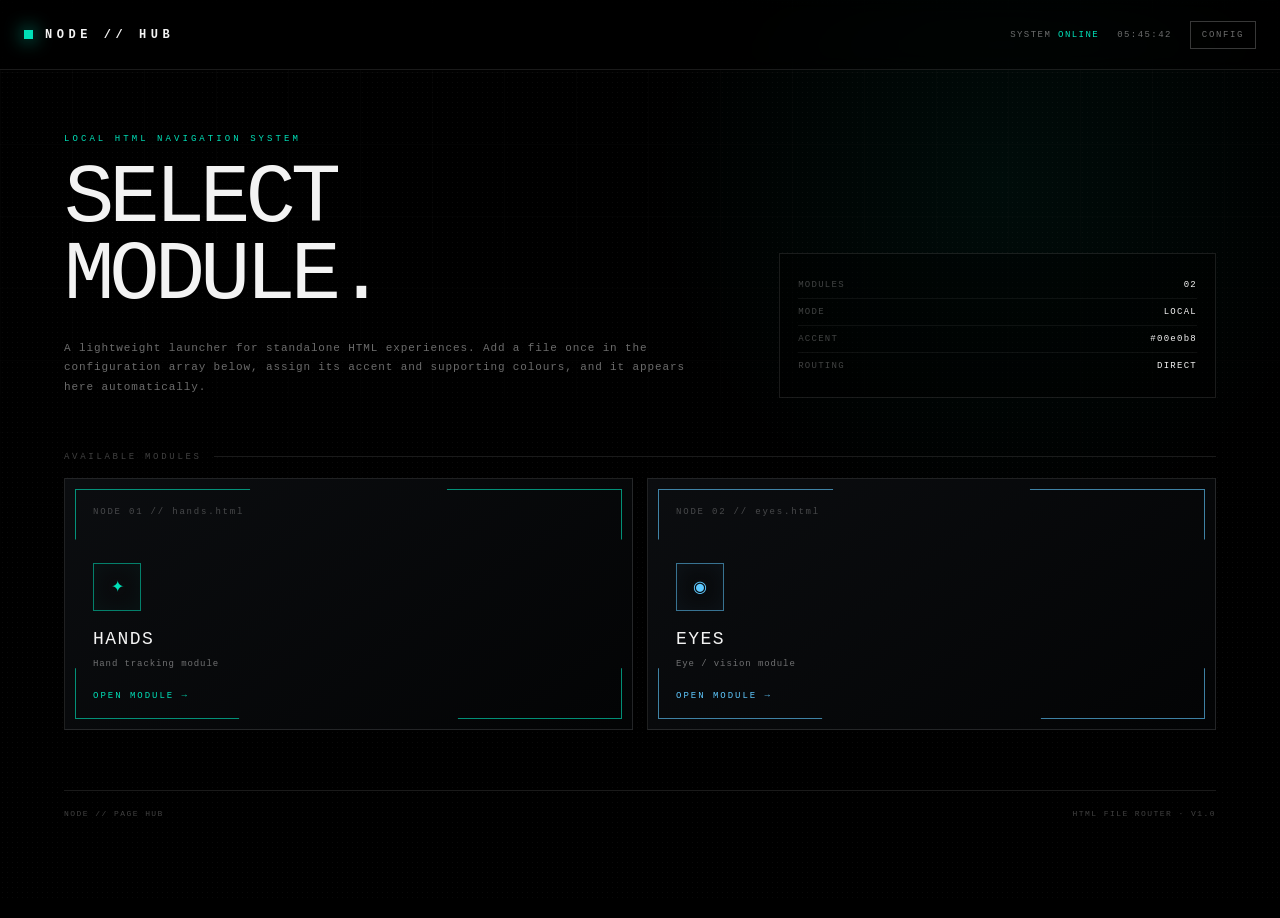
==== index.html @ 1130cb3b "Add files via upload" ====
<!DOCTYPE html>
<html lang="en">
<head>
<meta charset="UTF-8">
<meta name="viewport" content="width=device-width,initial-scale=1,viewport-fit=cover">
<title>NODE // PAGE HUB</title>
<style>
:root{
  --bg:#000;
  --panel:rgba(7,8,10,.92);
  --line:rgba(255,255,255,.10);
  --line-soft:rgba(255,255,255,.055);
  --text:#f3f3f3;
  --muted:rgba(255,255,255,.42);
  --muted2:rgba(255,255,255,.25);
  --accent:#00e0b8;
  --accent-rgb:0,224,184;
  --glow:#00e0b8;
  --surface:#080a0d;
}
*{box-sizing:border-box;margin:0;padding:0}
html,body{min-height:100%;background:#000;color:var(--text);font-family:ui-monospace,SFMono-Regular,Menlo,Consolas,monospace}
body{overflow-x:hidden}
button,input{font:inherit}
button{color:inherit}
button,a{ -webkit-tap-highlight-color:transparent }
#app{min-height:100vh;position:relative;overflow:hidden;background:
 radial-gradient(circle at 78% 20%,rgba(var(--accent-rgb),.055),transparent 28%),
 #000}
.noise{position:fixed;inset:0;pointer-events:none;opacity:.055;background-image:radial-gradient(rgba(255,255,255,.7) .5px,transparent .5px);background-size:5px 5px;mix-blend-mode:screen}
.grid{position:fixed;inset:0;pointer-events:none;opacity:.32;background-image:linear-gradient(var(--line-soft) 1px,transparent 1px),linear-gradient(90deg,var(--line-soft) 1px,transparent 1px);background-size:72px 72px;mask-image:linear-gradient(to bottom,black,transparent 82%)}
.topbar{height:70px;padding:18px 24px;display:flex;align-items:center;justify-content:space-between;border-bottom:1px solid var(--line);position:relative;z-index:3;background:rgba(0,0,0,.52);backdrop-filter:blur(12px)}
.brand{display:flex;align-items:center;gap:12px}
.brand-mark{width:9px;height:9px;background:var(--accent);box-shadow:0 0 18px var(--glow);animation:pulse 1.8s infinite}
.brand h1{font-size:12px;letter-spacing:.38em;font-weight:600}
.status{display:flex;align-items:center;gap:18px;color:var(--muted);font-size:9px;letter-spacing:.16em}
.status b{color:var(--accent);font-weight:500}
.icon-btn{background:rgba(0,0,0,.35);border:1px solid rgba(255,255,255,.22);padding:8px 11px;cursor:pointer;letter-spacing:.18em;font-size:9px;text-transform:uppercase;transition:.18s}
.icon-btn:hover{border-color:var(--accent);color:var(--accent)}
main{position:relative;z-index:2;max-width:1200px;margin:0 auto;padding:64px 24px 100px}
.hero{display:grid;grid-template-columns:1.2fr .8fr;gap:60px;align-items:end;margin-bottom:54px}
.kicker{font-size:9px;letter-spacing:.34em;color:var(--accent);margin-bottom:16px}
.hero h2{font-size:clamp(36px,7vw,84px);line-height:.92;letter-spacing:-.06em;font-weight:500;max-width:780px}
.hero p{margin-top:24px;color:var(--muted);font-size:11px;line-height:1.8;letter-spacing:.08em;max-width:650px}
.readout{border:1px solid var(--line);padding:18px;background:rgba(0,0,0,.34)}
.readout-row{display:flex;justify-content:space-between;padding:8px 0;border-bottom:1px solid var(--line-soft);font-size:9px;letter-spacing:.14em}
.readout-row:last-child{border:0}
.readout-row span:first-child{color:var(--muted2)}
.readout-row span:last-child{color:var(--text)}
.section-label{display:flex;align-items:center;gap:12px;margin-bottom:16px;color:var(--muted2);font-size:9px;letter-spacing:.3em;text-transform:uppercase}
.section-label:after{content:"";height:1px;background:var(--line);flex:1}
.page-grid{display:grid;grid-template-columns:repeat(auto-fit,minmax(260px,1fr));gap:14px}
.card{
 position:relative;min-height:250px;background:linear-gradient(145deg,rgba(12,14,17,.95),rgba(3,4,5,.95));
 border:1px solid rgba(255,255,255,.11);overflow:hidden;text-decoration:none;color:var(--text);
 transition:transform .25s cubic-bezier(.22,1,.36,1),border-color .2s,box-shadow .25s;
}
.card:before,.card:after{content:"";position:absolute;inset:10px;pointer-events:none}
.card:before{border:1px solid rgba(var(--card-rgb),.7);clip-path:polygon(0 0,32% 0,32% 1px,68% 1px,68% 0,100% 0,100% 22%,calc(100% - 1px) 22%,calc(100% - 1px) 78%,100% 78%,100% 100%,70% 100%,70% calc(100% - 1px),30% calc(100% - 1px),30% 100%,0 100%,0 78%,1px 78%,1px 22%,0 22%);opacity:.9}
.card:after{inset:0;background:radial-gradient(circle at 85% 18%,rgba(var(--card-rgb),.11),transparent 35%);opacity:0;transition:opacity .25s}
.card:hover{transform:translateY(-4px);border-color:rgba(var(--card-rgb),.5);box-shadow:0 0 36px rgba(var(--card-rgb),.09)}
.card:hover:after{opacity:1}
.card-inner{height:100%;min-height:250px;padding:28px;display:flex;flex-direction:column;position:relative;z-index:1}
.card-index{font-size:9px;color:var(--muted2);letter-spacing:.2em}
.card-icon{margin-top:auto;margin-bottom:18px;width:48px;height:48px;border:1px solid rgba(var(--card-rgb),.55);display:grid;place-items:center;color:rgb(var(--card-rgb));font-size:16px;box-shadow:inset 0 0 20px rgba(var(--card-rgb),.05)}
.card-title{font-size:18px;letter-spacing:.08em;text-transform:uppercase}
.card-desc{font-size:9px;color:var(--muted);letter-spacing:.1em;margin-top:8px;line-height:1.6}
.card-open{margin-top:20px;font-size:9px;letter-spacing:.22em;color:rgb(var(--card-rgb));text-transform:uppercase}
.footer{margin-top:60px;padding-top:18px;border-top:1px solid var(--line);display:flex;justify-content:space-between;color:var(--muted2);font-size:8px;letter-spacing:.18em}
#panelShade{position:fixed;inset:0;background:rgba(0,0,0,.48);z-index:9;opacity:0;pointer-events:none;transition:.25s}
#panelShade.open{opacity:1;pointer-events:auto}
#panel{position:fixed;right:0;top:0;width:min(470px,94vw);height:100vh;background:var(--panel);border-left:1px solid var(--line);backdrop-filter:blur(24px);z-index:10;transform:translateX(100%);transition:transform .34s cubic-bezier(.22,1,.36,1);display:flex;flex-direction:column}
#panel.open{transform:translateX(0)}
.panel-head{padding:22px;border-bottom:1px solid var(--line);display:flex;justify-content:space-between;align-items:center}
.panel-title{font-size:11px;letter-spacing:.34em;text-transform:uppercase}
.panel-body{overflow:auto;padding:8px 22px 50px}
.block{padding:18px 0;border-bottom:1px solid var(--line-soft)}
.block-title{font-size:9px;color:var(--muted2);letter-spacing:.3em;text-transform:uppercase;margin-bottom:14px}
.code-box{border:1px solid var(--line);background:#030405;padding:14px;white-space:pre-wrap;font-size:9px;line-height:1.7;color:#b9c0c5}
.code-box .hl{color:var(--accent)}
.field{display:flex;flex-direction:column;gap:7px;margin:12px 0}
label{font-size:9px;color:var(--muted);letter-spacing:.12em;text-transform:uppercase}
input[type=text],input[type=color]{width:100%;height:34px;background:transparent;border:1px solid rgba(255,255,255,.18);color:#fff;padding:7px 9px;outline:none}
input[type=text]:focus{border-color:var(--accent)}
input[type=color]{padding:2px;cursor:pointer}
.tip{font-size:8px;line-height:1.7;color:var(--muted2);letter-spacing:.08em}
@keyframes pulse{0%,100%{opacity:1}50%{opacity:.25}}
@media(max-width:760px){.hero{grid-template-columns:1fr;gap:28px}.status span:first-child{display:none}main{padding-top:42px}.topbar{padding-left:16px;padding-right:16px}}
</style>
</head>
<body>
<div id="app">
<div class="grid"></div><div class="noise"></div>
<header class="topbar">
  <div class="brand"><i class="brand-mark"></i><h1>NODE // HUB</h1></div>
  <div class="status"><span>SYSTEM <b>ONLINE</b></span><span id="clock">--:--:--</span><button class="icon-btn" id="settings">CONFIG</button></div>
</header>

<main>
  <section class="hero">
    <div>
      <div class="kicker">LOCAL HTML NAVIGATION SYSTEM</div>
      <h2>SELECT<br>MODULE.</h2>
      <p>A lightweight launcher for standalone HTML experiences. Add a file once in the configuration array below, assign its accent and supporting colours, and it appears here automatically.</p>
    </div>
    <div class="readout">
      <div class="readout-row"><span>MODULES</span><span id="count">00</span></div>
      <div class="readout-row"><span>MODE</span><span>LOCAL</span></div>
      <div class="readout-row"><span>ACCENT</span><span id="accentReadout">—</span></div>
      <div class="readout-row"><span>ROUTING</span><span>DIRECT</span></div>
    </div>
  </section>

  <div class="section-label">AVAILABLE MODULES</div>
  <section class="page-grid" id="pages"></section>

  <footer class="footer"><span>NODE // PAGE HUB</span><span>HTML FILE ROUTER · V1.0</span></footer>
</main>

<div id="panelShade"></div>
<aside id="panel">
  <div class="panel-head"><div class="panel-title">Configuration</div><button class="icon-btn" id="close">CLOSE</button></div>
  <div class="panel-body">
    <div class="block">
      <div class="block-title">Edit connections in index.html</div>
      <div class="code-box">const <span class="hl">PAGES</span> = [
  {
    file: <span class="hl">"hands.html"</span>,
    name: <span class="hl">"HANDS"</span>,
    description: <span class="hl">"Hand tracking module"</span>,
    accent: <span class="hl">"#00e0b8"</span>,
    glow: <span class="hl">"#00e0b8"</span>,
    icon: <span class="hl">"✦"</span>
  }
];</div>
      <p class="tip" style="margin-top:12px">Copy the object, change the file name and colours, and save. No other part of the app needs editing.</p>
    </div>
    <div class="block">
      <div class="block-title">Colour roles</div>
      <div class="field"><label>Accent — divided outline + labels</label><input id="accentDemo" type="color" value="#00e0b8"></div>
      <div class="field"><label>Glow — ambient highlight</label><input id="glowDemo" type="color" value="#00e0b8"></div>
      <div class="field"><label>Surface — card background</label><input id="surfaceDemo" type="text" value="#080a0d"></div>
    </div>
  </div>
</aside>
</div>

<script>
/* ============================================================
   EDIT THIS ARRAY TO CONNECT YOUR HTML FILES.
   Each `file` is relative to this index.html.
   ============================================================ */
const PAGES = [
  {
    file: "hands.html",
    name: "HANDS",
    description: "Hand tracking module",
    accent: "#00e0b8",
    glow: "#00e0b8",
    icon: "✦"
  },
  {
    file: "eyes.html",
    name: "EYES",
    description: "Eye / vision module",
    accent: "#5fc9ff",
    glow: "#5fc9ff",
    icon: "◉"
  }
  // Add another module here:
  // {
  //   file: "voice.html",
  //   name: "VOICE",
  //   description: "Voice module",
  //   accent: "#b28dff",
  //   glow: "#b28dff",
  //   icon: "◌"
  // }
];

const pagesEl = document.getElementById("pages");
document.getElementById("count").textContent = String(PAGES.length).padStart(2,"0");
document.getElementById("accentReadout").textContent = PAGES[0]?.accent || "—";

function hexRgb(hex){
  const h = hex.replace("#","");
  const n = parseInt(h.length===3 ? h.split("").map(x=>x+x).join("") : h,16);
  return `${n>>16},${(n>>8)&255},${n&255}`;
}
function render(){
  pagesEl.innerHTML = PAGES.map((p,i)=>{
    const rgb=hexRgb(p.accent);
    return `<a class="card" href="${encodeURI(p.file)}" style="--card-rgb:${rgb}">
      <div class="card-inner">
        <div class="card-index">NODE ${String(i+1).padStart(2,"0")} // ${p.file}</div>
        <div class="card-icon">${p.icon || "◇"}</div>
        <div class="card-title">${p.name}</div>
        <div class="card-desc">${p.description || ""}</div>
        <div class="card-open">OPEN MODULE →</div>
      </div>
    </a>`;
  }).join("");
}
render();

function tick(){document.getElementById("clock").textContent=new Date().toLocaleTimeString([], {hour12:false});}
tick(); setInterval(tick,1000);

const panel=document.getElementById("panel"), shade=document.getElementById("panelShade");
function openPanel(){panel.classList.add("open");shade.classList.add("open")}
function closePanel(){panel.classList.remove("open");shade.classList.remove("open")}
document.getElementById("settings").onclick=openPanel;
document.getElementById("close").onclick=closePanel;
shade.onclick=closePanel;
document.addEventListener("keydown",e=>{if(e.key==="Escape")closePanel()});

document.getElementById("accentDemo").addEventListener("input",e=>{
  document.documentElement.style.setProperty("--accent",e.target.value);
  document.documentElement.style.setProperty("--accent-rgb",hexRgb(e.target.value));
});
document.getElementById("glowDemo").addEventListener("input",e=>document.documentElement.style.setProperty("--glow",e.target.value));
document.getElementById("surfaceDemo").addEventListener("input",e=>document.documentElement.style.setProperty("--surface",e.target.value));
</script>
</body>
</html>
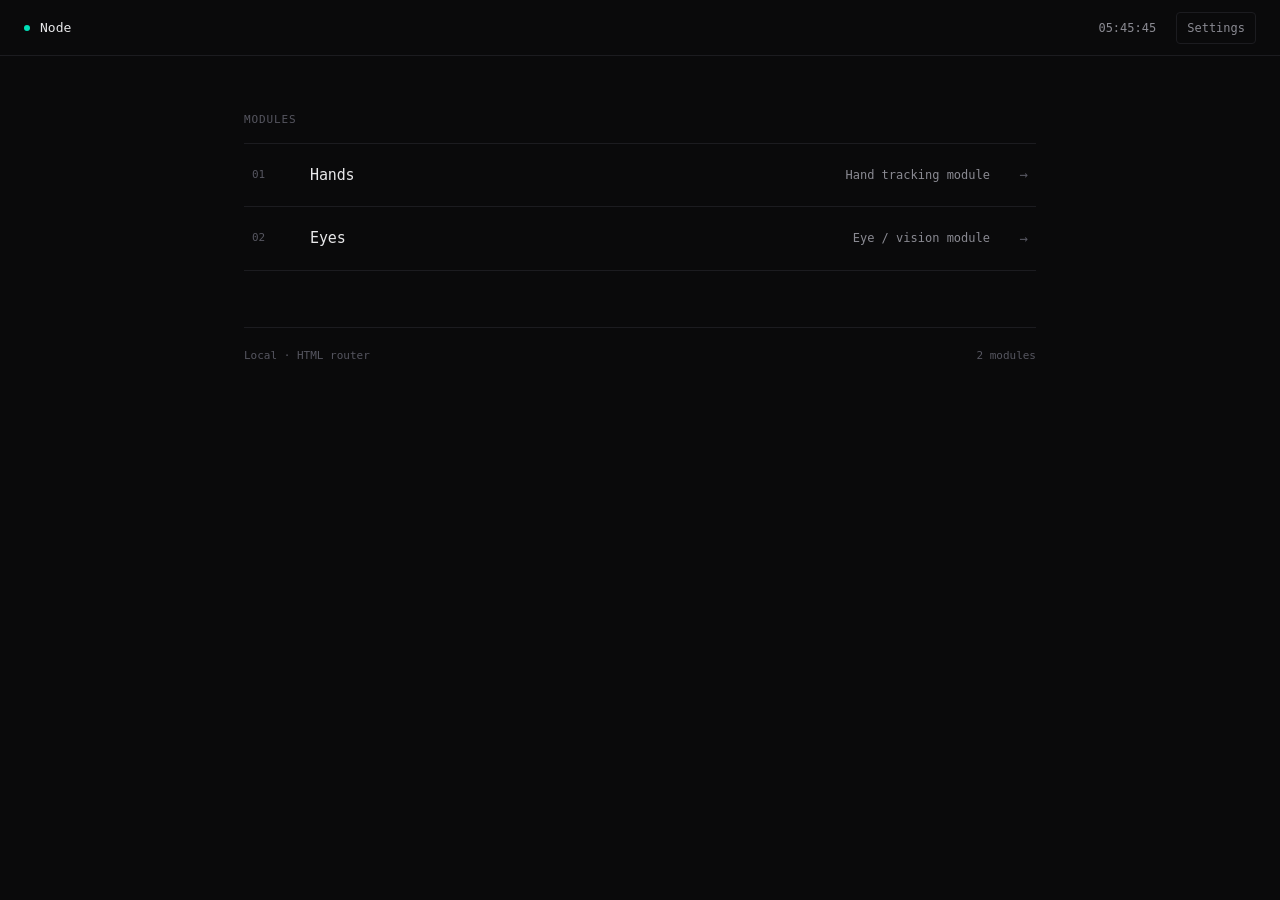
==== commit 96ffdd7b: "Update index.html" ====
--- a/index.html
+++ b/index.html
@@ -1,225 +1,453 @@
 <!DOCTYPE html>
 <html lang="en">
+
 <head>
-<meta charset="UTF-8">
-<meta name="viewport" content="width=device-width,initial-scale=1,viewport-fit=cover">
-<title>NODE // PAGE HUB</title>
-<style>
-:root{
-  --bg:#000;
-  --panel:rgba(7,8,10,.92);
-  --line:rgba(255,255,255,.10);
-  --line-soft:rgba(255,255,255,.055);
-  --text:#f3f3f3;
-  --muted:rgba(255,255,255,.42);
-  --muted2:rgba(255,255,255,.25);
-  --accent:#00e0b8;
-  --accent-rgb:0,224,184;
-  --glow:#00e0b8;
-  --surface:#080a0d;
-}
-*{box-sizing:border-box;margin:0;padding:0}
-html,body{min-height:100%;background:#000;color:var(--text);font-family:ui-monospace,SFMono-Regular,Menlo,Consolas,monospace}
-body{overflow-x:hidden}
-button,input{font:inherit}
-button{color:inherit}
-button,a{ -webkit-tap-highlight-color:transparent }
-#app{min-height:100vh;position:relative;overflow:hidden;background:
- radial-gradient(circle at 78% 20%,rgba(var(--accent-rgb),.055),transparent 28%),
- #000}
-.noise{position:fixed;inset:0;pointer-events:none;opacity:.055;background-image:radial-gradient(rgba(255,255,255,.7) .5px,transparent .5px);background-size:5px 5px;mix-blend-mode:screen}
-.grid{position:fixed;inset:0;pointer-events:none;opacity:.32;background-image:linear-gradient(var(--line-soft) 1px,transparent 1px),linear-gradient(90deg,var(--line-soft) 1px,transparent 1px);background-size:72px 72px;mask-image:linear-gradient(to bottom,black,transparent 82%)}
-.topbar{height:70px;padding:18px 24px;display:flex;align-items:center;justify-content:space-between;border-bottom:1px solid var(--line);position:relative;z-index:3;background:rgba(0,0,0,.52);backdrop-filter:blur(12px)}
-.brand{display:flex;align-items:center;gap:12px}
-.brand-mark{width:9px;height:9px;background:var(--accent);box-shadow:0 0 18px var(--glow);animation:pulse 1.8s infinite}
-.brand h1{font-size:12px;letter-spacing:.38em;font-weight:600}
-.status{display:flex;align-items:center;gap:18px;color:var(--muted);font-size:9px;letter-spacing:.16em}
-.status b{color:var(--accent);font-weight:500}
-.icon-btn{background:rgba(0,0,0,.35);border:1px solid rgba(255,255,255,.22);padding:8px 11px;cursor:pointer;letter-spacing:.18em;font-size:9px;text-transform:uppercase;transition:.18s}
-.icon-btn:hover{border-color:var(--accent);color:var(--accent)}
-main{position:relative;z-index:2;max-width:1200px;margin:0 auto;padding:64px 24px 100px}
-.hero{display:grid;grid-template-columns:1.2fr .8fr;gap:60px;align-items:end;margin-bottom:54px}
-.kicker{font-size:9px;letter-spacing:.34em;color:var(--accent);margin-bottom:16px}
-.hero h2{font-size:clamp(36px,7vw,84px);line-height:.92;letter-spacing:-.06em;font-weight:500;max-width:780px}
-.hero p{margin-top:24px;color:var(--muted);font-size:11px;line-height:1.8;letter-spacing:.08em;max-width:650px}
-.readout{border:1px solid var(--line);padding:18px;background:rgba(0,0,0,.34)}
-.readout-row{display:flex;justify-content:space-between;padding:8px 0;border-bottom:1px solid var(--line-soft);font-size:9px;letter-spacing:.14em}
-.readout-row:last-child{border:0}
-.readout-row span:first-child{color:var(--muted2)}
-.readout-row span:last-child{color:var(--text)}
-.section-label{display:flex;align-items:center;gap:12px;margin-bottom:16px;color:var(--muted2);font-size:9px;letter-spacing:.3em;text-transform:uppercase}
-.section-label:after{content:"";height:1px;background:var(--line);flex:1}
-.page-grid{display:grid;grid-template-columns:repeat(auto-fit,minmax(260px,1fr));gap:14px}
-.card{
- position:relative;min-height:250px;background:linear-gradient(145deg,rgba(12,14,17,.95),rgba(3,4,5,.95));
- border:1px solid rgba(255,255,255,.11);overflow:hidden;text-decoration:none;color:var(--text);
- transition:transform .25s cubic-bezier(.22,1,.36,1),border-color .2s,box-shadow .25s;
-}
-.card:before,.card:after{content:"";position:absolute;inset:10px;pointer-events:none}
-.card:before{border:1px solid rgba(var(--card-rgb),.7);clip-path:polygon(0 0,32% 0,32% 1px,68% 1px,68% 0,100% 0,100% 22%,calc(100% - 1px) 22%,calc(100% - 1px) 78%,100% 78%,100% 100%,70% 100%,70% calc(100% - 1px),30% calc(100% - 1px),30% 100%,0 100%,0 78%,1px 78%,1px 22%,0 22%);opacity:.9}
-.card:after{inset:0;background:radial-gradient(circle at 85% 18%,rgba(var(--card-rgb),.11),transparent 35%);opacity:0;transition:opacity .25s}
-.card:hover{transform:translateY(-4px);border-color:rgba(var(--card-rgb),.5);box-shadow:0 0 36px rgba(var(--card-rgb),.09)}
-.card:hover:after{opacity:1}
-.card-inner{height:100%;min-height:250px;padding:28px;display:flex;flex-direction:column;position:relative;z-index:1}
-.card-index{font-size:9px;color:var(--muted2);letter-spacing:.2em}
-.card-icon{margin-top:auto;margin-bottom:18px;width:48px;height:48px;border:1px solid rgba(var(--card-rgb),.55);display:grid;place-items:center;color:rgb(var(--card-rgb));font-size:16px;box-shadow:inset 0 0 20px rgba(var(--card-rgb),.05)}
-.card-title{font-size:18px;letter-spacing:.08em;text-transform:uppercase}
-.card-desc{font-size:9px;color:var(--muted);letter-spacing:.1em;margin-top:8px;line-height:1.6}
-.card-open{margin-top:20px;font-size:9px;letter-spacing:.22em;color:rgb(var(--card-rgb));text-transform:uppercase}
-.footer{margin-top:60px;padding-top:18px;border-top:1px solid var(--line);display:flex;justify-content:space-between;color:var(--muted2);font-size:8px;letter-spacing:.18em}
-#panelShade{position:fixed;inset:0;background:rgba(0,0,0,.48);z-index:9;opacity:0;pointer-events:none;transition:.25s}
-#panelShade.open{opacity:1;pointer-events:auto}
-#panel{position:fixed;right:0;top:0;width:min(470px,94vw);height:100vh;background:var(--panel);border-left:1px solid var(--line);backdrop-filter:blur(24px);z-index:10;transform:translateX(100%);transition:transform .34s cubic-bezier(.22,1,.36,1);display:flex;flex-direction:column}
-#panel.open{transform:translateX(0)}
-.panel-head{padding:22px;border-bottom:1px solid var(--line);display:flex;justify-content:space-between;align-items:center}
-.panel-title{font-size:11px;letter-spacing:.34em;text-transform:uppercase}
-.panel-body{overflow:auto;padding:8px 22px 50px}
-.block{padding:18px 0;border-bottom:1px solid var(--line-soft)}
-.block-title{font-size:9px;color:var(--muted2);letter-spacing:.3em;text-transform:uppercase;margin-bottom:14px}
-.code-box{border:1px solid var(--line);background:#030405;padding:14px;white-space:pre-wrap;font-size:9px;line-height:1.7;color:#b9c0c5}
-.code-box .hl{color:var(--accent)}
-.field{display:flex;flex-direction:column;gap:7px;margin:12px 0}
-label{font-size:9px;color:var(--muted);letter-spacing:.12em;text-transform:uppercase}
-input[type=text],input[type=color]{width:100%;height:34px;background:transparent;border:1px solid rgba(255,255,255,.18);color:#fff;padding:7px 9px;outline:none}
-input[type=text]:focus{border-color:var(--accent)}
-input[type=color]{padding:2px;cursor:pointer}
-.tip{font-size:8px;line-height:1.7;color:var(--muted2);letter-spacing:.08em}
-@keyframes pulse{0%,100%{opacity:1}50%{opacity:.25}}
-@media(max-width:760px){.hero{grid-template-columns:1fr;gap:28px}.status span:first-child{display:none}main{padding-top:42px}.topbar{padding-left:16px;padding-right:16px}}
-</style>
+  <meta charset="UTF-8">
+  <meta name="viewport" content="width=device-width,initial-scale=1,viewport-fit=cover">
+  <title>Node</title>
+  <style>
+    :root {
+      --bg: #0a0a0b;
+      --fg: #e8e8ea;
+      --fg-2: #8a8a92;
+      --fg-3: #565660;
+      --line: #1c1c20;
+      --line-2: #141418;
+      --accent: #00e0b8;
+    }
+
+    * {
+      box-sizing: border-box;
+      margin: 0;
+      padding: 0
+    }
+
+    html,
+    body {
+      min-height: 100%;
+      background: var(--bg);
+      color: var(--fg);
+      font-family: ui-monospace, SFMono-Regular, Menlo, Consolas, monospace;
+      font-size: 13px;
+      line-height: 1.5;
+      -webkit-font-smoothing: antialiased;
+    }
+
+    body {
+      overflow-x: hidden
+    }
+
+    button {
+      font: inherit;
+      color: inherit;
+      background: none;
+      border: 0;
+      cursor: pointer
+    }
+
+    a {
+      color: inherit;
+      text-decoration: none;
+      -webkit-tap-highlight-color: transparent
+    }
+
+    code,
+    pre {
+      font-family: inherit
+    }
+
+    #app {
+      min-height: 100vh;
+      display: flex;
+      flex-direction: column
+    }
+
+    /* ---------- header ---------- */
+    header {
+      display: flex;
+      align-items: center;
+      justify-content: space-between;
+      height: 56px;
+      padding: 0 24px;
+      border-bottom: 1px solid var(--line);
+      position: sticky;
+      top: 0;
+      background: var(--bg);
+      z-index: 10;
+    }
+
+    .brand {
+      display: flex;
+      align-items: center;
+      gap: 10px;
+      font-size: 13px;
+      font-weight: 500
+    }
+
+    .mark {
+      width: 6px;
+      height: 6px;
+      border-radius: 50%;
+      background: var(--accent)
+    }
+
+    .meta {
+      display: flex;
+      align-items: center;
+      gap: 20px;
+      font-size: 12px;
+      color: var(--fg-2)
+    }
+
+    .meta time {
+      font-variant-numeric: tabular-nums
+    }
+
+    .meta button {
+      color: var(--fg-2);
+      padding: 6px 10px;
+      border: 1px solid var(--line);
+      border-radius: 4px;
+      transition: border-color .15s, color .15s;
+    }
+
+    .meta button:hover {
+      color: var(--fg);
+      border-color: #2a2a30
+    }
+
+    /* ---------- main ---------- */
+    main {
+      flex: 1;
+      max-width: 840px;
+      width: 100%;
+      margin: 0 auto;
+      padding: 56px 24px 80px;
+    }
+
+    .section-head {
+      font-size: 11px;
+      color: var(--fg-3);
+      text-transform: uppercase;
+      letter-spacing: .08em;
+      margin-bottom: 14px;
+    }
+
+    .list {
+      border-top: 1px solid var(--line)
+    }
+
+    .module {
+      position: relative;
+      display: grid;
+      grid-template-columns: 40px 1fr auto 20px;
+      align-items: center;
+      gap: 18px;
+      padding: 20px 8px;
+      border-bottom: 1px solid var(--line);
+      transition: background .12s;
+    }
+
+    .module::before {
+      content: "";
+      position: absolute;
+      left: 0;
+      top: 0;
+      bottom: 0;
+      width: 2px;
+      background: rgb(var(--m));
+      transform: scaleY(0);
+      transform-origin: center;
+      transition: transform .18s;
+    }
+
+    .module:hover {
+      background: rgba(255, 255, 255, .015)
+    }
+
+    .module:hover::before {
+      transform: scaleY(1)
+    }
+
+    .num {
+      font-size: 11px;
+      color: var(--fg-3);
+      font-variant-numeric: tabular-nums;
+    }
+
+    .name {
+      font-size: 15px;
+      font-weight: 500;
+      letter-spacing: -.01em;
+    }
+
+    .desc {
+      font-size: 12px;
+      color: var(--fg-2);
+      text-align: right;
+      max-width: 280px;
+      overflow: hidden;
+      text-overflow: ellipsis;
+      white-space: nowrap;
+    }
+
+    .arrow {
+      color: var(--fg-3);
+      font-size: 14px;
+      transition: color .15s, transform .15s;
+      text-align: right;
+    }
+
+    .module:hover .arrow {
+      color: rgb(var(--m));
+      transform: translateX(3px)
+    }
+
+    footer {
+      margin-top: 56px;
+      padding-top: 20px;
+      border-top: 1px solid var(--line);
+      display: flex;
+      justify-content: space-between;
+      font-size: 11px;
+      color: var(--fg-3);
+    }
+
+    @media(max-width:600px) {
+      header {
+        padding: 0 16px
+      }
+
+      main {
+        padding: 40px 16px 64px
+      }
+
+      .module {
+        grid-template-columns: 32px 1fr 16px;
+        gap: 12px;
+        padding: 18px 4px
+      }
+
+      .desc {
+        display: none
+      }
+
+      .meta time {
+        display: none
+      }
+    }
+
+    /* ---------- panel ---------- */
+    #shade {
+      position: fixed;
+      inset: 0;
+      background: rgba(0, 0, 0, .5);
+      opacity: 0;
+      pointer-events: none;
+      transition: opacity .2s;
+      z-index: 20;
+    }
+
+    #shade.open {
+      opacity: 1;
+      pointer-events: auto
+    }
+
+    #panel {
+      position: fixed;
+      top: 0;
+      right: 0;
+      height: 100vh;
+      width: min(400px, 92vw);
+      background: #0c0c0e;
+      border-left: 1px solid var(--line);
+      z-index: 21;
+      display: flex;
+      flex-direction: column;
+      transform: translateX(100%);
+      transition: transform .25s cubic-bezier(.22, 1, .36, 1);
+    }
+
+    #panel.open {
+      transform: translateX(0)
+    }
+
+    .panel-head {
+      padding: 20px 24px;
+      border-bottom: 1px solid var(--line);
+      display: flex;
+      justify-content: space-between;
+      align-items: center;
+    }
+
+    .panel-head h2 {
+      font-size: 13px;
+      font-weight: 500
+    }
+
+    .panel-head button {
+      color: var(--fg-2);
+      font-size: 12px
+    }
+
+    .panel-head button:hover {
+      color: var(--fg)
+    }
+
+    .panel-body {
+      padding: 24px;
+      overflow: auto;
+      font-size: 12px;
+      line-height: 1.7;
+      color: var(--fg-2);
+    }
+
+    .panel-body p {
+      margin-bottom: 14px
+    }
+
+    .panel-body p:last-child {
+      margin-bottom: 0
+    }
+
+    .panel-body code {
+      background: var(--line-2);
+      padding: 1px 5px;
+      border-radius: 3px;
+      color: var(--fg);
+      font-size: 11px;
+    }
+
+    .panel-body pre {
+      background: #08080a;
+      border: 1px solid var(--line);
+      border-radius: 4px;
+      padding: 14px;
+      font-size: 11px;
+      line-height: 1.7;
+      overflow: auto;
+      color: var(--fg-2);
+      margin: 14px 0;
+    }
+
+    .panel-body pre .k {
+      color: var(--accent)
+    }
+
+    .panel-body pre .s {
+      color: #c9a26b
+    }
+
+    .panel-body pre .c {
+      color: var(--fg-3)
+    }
+  </style>
 </head>
+
 <body>
-<div id="app">
-<div class="grid"></div><div class="noise"></div>
-<header class="topbar">
-  <div class="brand"><i class="brand-mark"></i><h1>NODE // HUB</h1></div>
-  <div class="status"><span>SYSTEM <b>ONLINE</b></span><span id="clock">--:--:--</span><button class="icon-btn" id="settings">CONFIG</button></div>
-</header>
-
-<main>
-  <section class="hero">
-    <div>
-      <div class="kicker">LOCAL HTML NAVIGATION SYSTEM</div>
-      <h2>SELECT<br>MODULE.</h2>
-      <p>A lightweight launcher for standalone HTML experiences. Add a file once in the configuration array below, assign its accent and supporting colours, and it appears here automatically.</p>
-    </div>
-    <div class="readout">
-      <div class="readout-row"><span>MODULES</span><span id="count">00</span></div>
-      <div class="readout-row"><span>MODE</span><span>LOCAL</span></div>
-      <div class="readout-row"><span>ACCENT</span><span id="accentReadout">—</span></div>
-      <div class="readout-row"><span>ROUTING</span><span>DIRECT</span></div>
-    </div>
-  </section>
-
-  <div class="section-label">AVAILABLE MODULES</div>
-  <section class="page-grid" id="pages"></section>
-
-  <footer class="footer"><span>NODE // PAGE HUB</span><span>HTML FILE ROUTER · V1.0</span></footer>
-</main>
-
-<div id="panelShade"></div>
-<aside id="panel">
-  <div class="panel-head"><div class="panel-title">Configuration</div><button class="icon-btn" id="close">CLOSE</button></div>
-  <div class="panel-body">
-    <div class="block">
-      <div class="block-title">Edit connections in index.html</div>
-      <div class="code-box">const <span class="hl">PAGES</span> = [
-  {
-    file: <span class="hl">"hands.html"</span>,
-    name: <span class="hl">"HANDS"</span>,
-    description: <span class="hl">"Hand tracking module"</span>,
-    accent: <span class="hl">"#00e0b8"</span>,
-    glow: <span class="hl">"#00e0b8"</span>,
-    icon: <span class="hl">"✦"</span>
+
+  <div id="app">
+    <header>
+      <div class="brand"><span class="mark"></span>Node</div>
+      <div class="meta">
+        <time id="clock">--:--:--</time>
+        <button id="settings">Settings</button>
+      </div>
+    </header>
+
+    <main>
+      <div class="section-head">Modules</div>
+      <div class="list" id="pages"></div>
+
+      <footer>
+        <span>Local · HTML router</span>
+        <span id="count">0 modules</span>
+      </footer>
+    </main>
+
+    <div id="shade"></div>
+    <aside id="panel">
+      <div class="panel-head">
+        <h2>Settings</h2>
+        <button id="close">Close</button>
+      </div>
+      <div class="panel-body">
+        <p>Modules are defined in the <code>PAGES</code> array inside <code>index.html</code>. Add an entry to list it
+          here.</p>
+        <pre>{
+  <span class="k">file</span>: <span class="s">"hands.html"</span>,
+  <span class="k">name</span>: <span class="s">"Hands"</span>,
+  <span class="k">description</span>: <span class="s">"Hand tracking module"</span>,
+  <span class="k">accent</span>: <span class="s">"#00e0b8"</span>
+}</pre>
+        <p><code>file</code> is relative to this page. <code>accent</code> is used as the row indicator colour.</p>
+      </div>
+    </aside>
+  </div>
+
+  <script>
+    const PAGES = [
+    {
+      file: "hands.html",
+      name: "Hands",
+      description: "Hand tracking module",
+      accent: "#00e0b8"
+    },
+    {
+      file: "eyes.html",
+      name: "Eyes",
+      description: "Eye / vision module",
+      accent: "#5fc9ff"
+    }
+    // Add another module here:
+    // {
+    //   file: "voice.html",
+    //   name: "Voice",
+    //   description: "Voice module",
+    //   accent: "#b28dff"
+    // }
+  ];
+
+  function hexRgb(hex){
+    const h = hex.replace("#","");
+    const n = parseInt(h.length===3 ? h.split("").map(x=>x+x).join("") : h, 16);
+    return `${n>>16},${(n>>8)&255},${n&255}`;
   }
-];</div>
-      <p class="tip" style="margin-top:12px">Copy the object, change the file name and colours, and save. No other part of the app needs editing.</p>
-    </div>
-    <div class="block">
-      <div class="block-title">Colour roles</div>
-      <div class="field"><label>Accent — divided outline + labels</label><input id="accentDemo" type="color" value="#00e0b8"></div>
-      <div class="field"><label>Glow — ambient highlight</label><input id="glowDemo" type="color" value="#00e0b8"></div>
-      <div class="field"><label>Surface — card background</label><input id="surfaceDemo" type="text" value="#080a0d"></div>
-    </div>
-  </div>
-</aside>
-</div>
-
-<script>
-/* ============================================================
-   EDIT THIS ARRAY TO CONNECT YOUR HTML FILES.
-   Each `file` is relative to this index.html.
-   ============================================================ */
-const PAGES = [
-  {
-    file: "hands.html",
-    name: "HANDS",
-    description: "Hand tracking module",
-    accent: "#00e0b8",
-    glow: "#00e0b8",
-    icon: "✦"
-  },
-  {
-    file: "eyes.html",
-    name: "EYES",
-    description: "Eye / vision module",
-    accent: "#5fc9ff",
-    glow: "#5fc9ff",
-    icon: "◉"
+
+  function render(){
+    document.getElementById("pages").innerHTML = PAGES.map((p,i)=>{
+      const rgb = hexRgb(p.accent);
+      return `<a class="module" href="${encodeURI(p.file)}" style="--m:${rgb}">
+        <span class="num">${String(i+1).padStart(2,"0")}</span>
+        <span class="name">${p.name}</span>
+        <span class="desc">${p.description || ""}</span>
+        <span class="arrow">→</span>
+      </a>`;
+    }).join("");
+
+    document.getElementById("count").textContent =
+      PAGES.length === 1 ? "1 module" : `${PAGES.length} modules`;
   }
-  // Add another module here:
-  // {
-  //   file: "voice.html",
-  //   name: "VOICE",
-  //   description: "Voice module",
-  //   accent: "#b28dff",
-  //   glow: "#b28dff",
-  //   icon: "◌"
-  // }
-];
-
-const pagesEl = document.getElementById("pages");
-document.getElementById("count").textContent = String(PAGES.length).padStart(2,"0");
-document.getElementById("accentReadout").textContent = PAGES[0]?.accent || "—";
-
-function hexRgb(hex){
-  const h = hex.replace("#","");
-  const n = parseInt(h.length===3 ? h.split("").map(x=>x+x).join("") : h,16);
-  return `${n>>16},${(n>>8)&255},${n&255}`;
-}
-function render(){
-  pagesEl.innerHTML = PAGES.map((p,i)=>{
-    const rgb=hexRgb(p.accent);
-    return `<a class="card" href="${encodeURI(p.file)}" style="--card-rgb:${rgb}">
-      <div class="card-inner">
-        <div class="card-index">NODE ${String(i+1).padStart(2,"0")} // ${p.file}</div>
-        <div class="card-icon">${p.icon || "◇"}</div>
-        <div class="card-title">${p.name}</div>
-        <div class="card-desc">${p.description || ""}</div>
-        <div class="card-open">OPEN MODULE →</div>
-      </div>
-    </a>`;
-  }).join("");
-}
-render();
-
-function tick(){document.getElementById("clock").textContent=new Date().toLocaleTimeString([], {hour12:false});}
-tick(); setInterval(tick,1000);
-
-const panel=document.getElementById("panel"), shade=document.getElementById("panelShade");
-function openPanel(){panel.classList.add("open");shade.classList.add("open")}
-function closePanel(){panel.classList.remove("open");shade.classList.remove("open")}
-document.getElementById("settings").onclick=openPanel;
-document.getElementById("close").onclick=closePanel;
-shade.onclick=closePanel;
-document.addEventListener("keydown",e=>{if(e.key==="Escape")closePanel()});
-
-document.getElementById("accentDemo").addEventListener("input",e=>{
-  document.documentElement.style.setProperty("--accent",e.target.value);
-  document.documentElement.style.setProperty("--accent-rgb",hexRgb(e.target.value));
-});
-document.getElementById("glowDemo").addEventListener("input",e=>document.documentElement.style.setProperty("--glow",e.target.value));
-document.getElementById("surfaceDemo").addEventListener("input",e=>document.documentElement.style.setProperty("--surface",e.target.value));
-</script>
+  render();
+
+  function tick(){
+    document.getElementById("clock").textContent =
+      new Date().toLocaleTimeString([], {hour12:false});
+  }
+  tick();
+  setInterval(tick, 1000);
+
+  const panel = document.getElementById("panel");
+  const shade = document.getElementById("shade");
+
+  function openPanel(){ panel.classList.add("open"); shade.classList.add("open"); }
+  function closePanel(){ panel.classList.remove("open"); shade.classList.remove("open"); }
+
+  document.getElementById("settings").onclick = openPanel;
+  document.getElementById("close").onclick = closePanel;
+  shade.onclick = closePanel;
+  document.addEventListener("keydown", e => { if(e.key === "Escape") closePanel(); });
+  </script>
 </body>
+
 </html>
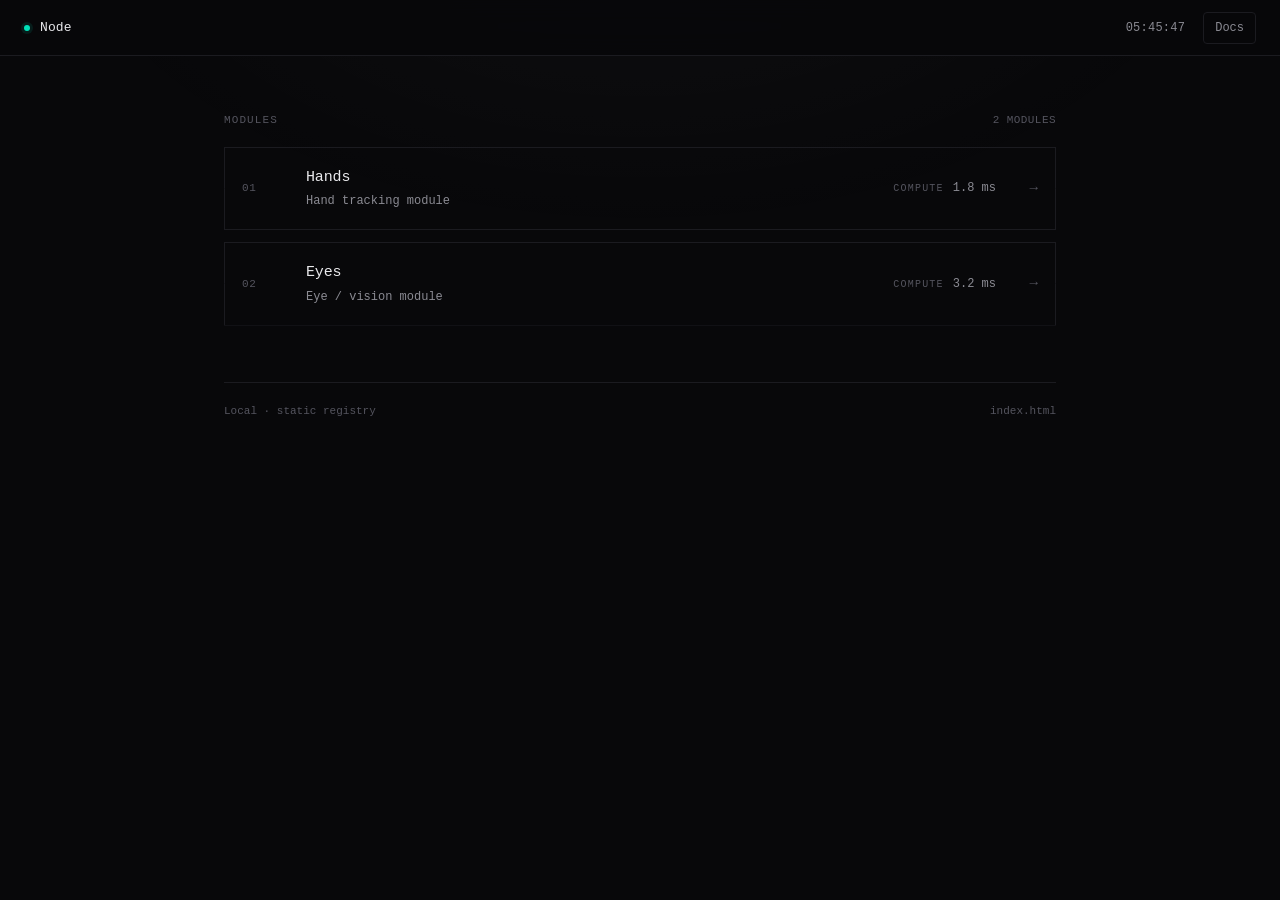
==== commit 534cd373: "Refactor styles and enhance module panel functionality Updated CSS variables, styles, and HTML struc" ====
--- a/index.html
+++ b/index.html
@@ -7,13 +7,15 @@
   <title>Node</title>
   <style>
     :root {
-      --bg: #0a0a0b;
-      --fg: #e8e8ea;
-      --fg-2: #8a8a92;
-      --fg-3: #565660;
-      --line: #1c1c20;
-      --line-2: #141418;
+      --bg: #08080a;
+      --panel-bg: #0b0b0e;
+      --fg: #e9e9ec;
+      --fg-2: #8b8b93;
+      --fg-3: #54545e;
+      --line: #1b1b20;
+      --line-2: #131317;
       --accent: #00e0b8;
+      --ease: cubic-bezier(.22, 1, .36, 1);
     }
 
     * {
@@ -24,17 +26,27 @@
 
     html,
     body {
-      min-height: 100%;
+      min-height: 100%
+    }
+
+    body {
       background: var(--bg);
       color: var(--fg);
-      font-family: ui-monospace, SFMono-Regular, Menlo, Consolas, monospace;
+      font-family: ui-monospace, SFMono-Regular, Menlo, Consolas, "Liberation Mono", monospace;
       font-size: 13px;
       line-height: 1.5;
       -webkit-font-smoothing: antialiased;
-    }
-
-    body {
-      overflow-x: hidden
+      overflow-x: hidden;
+    }
+
+    /* faint depth — kept restrained */
+    body::before {
+      content: "";
+      position: fixed;
+      inset: 0;
+      z-index: 0;
+      pointer-events: none;
+      background: radial-gradient(880px 520px at 50% -14%, rgba(255, 255, 255, .035), transparent 70%);
     }
 
     button {
@@ -57,23 +69,27 @@
     }
 
     #app {
+      position: relative;
+      z-index: 1;
       min-height: 100vh;
       display: flex;
       flex-direction: column
     }
 
-    /* ---------- header ---------- */
+    /* ───────────────────────── header ───────────────────────── */
     header {
+      position: sticky;
+      top: 0;
+      z-index: 10;
       display: flex;
       align-items: center;
       justify-content: space-between;
       height: 56px;
       padding: 0 24px;
       border-bottom: 1px solid var(--line);
-      position: sticky;
-      top: 0;
-      background: var(--bg);
-      z-index: 10;
+      background: rgba(8, 8, 10, .86);
+      backdrop-filter: blur(12px);
+      -webkit-backdrop-filter: blur(12px);
     }
 
     .brand {
@@ -81,171 +97,244 @@
       align-items: center;
       gap: 10px;
       font-size: 13px;
-      font-weight: 500
+      font-weight: 500;
+      letter-spacing: .01em
     }
 
     .mark {
       width: 6px;
       height: 6px;
       border-radius: 50%;
-      background: var(--accent)
+      background: var(--accent);
+      box-shadow: 0 0 0 3px rgba(0, 224, 184, .1)
     }
 
     .meta {
       display: flex;
       align-items: center;
-      gap: 20px;
+      gap: 18px;
       font-size: 12px;
       color: var(--fg-2)
     }
 
     .meta time {
-      font-variant-numeric: tabular-nums
+      font-variant-numeric: tabular-nums;
+      letter-spacing: .02em
     }
 
     .meta button {
-      color: var(--fg-2);
-      padding: 6px 10px;
+      padding: 6px 11px;
       border: 1px solid var(--line);
       border-radius: 4px;
-      transition: border-color .15s, color .15s;
+      color: var(--fg-2);
+      transition: color .15s, border-color .15s
     }
 
     .meta button:hover {
       color: var(--fg);
-      border-color: #2a2a30
-    }
-
-    /* ---------- main ---------- */
+      border-color: #2b2b33
+    }
+
+    /* ───────────────────────── main ───────────────────────── */
     main {
       flex: 1;
-      max-width: 840px;
       width: 100%;
+      max-width: 880px;
       margin: 0 auto;
-      padding: 56px 24px 80px;
+      padding: 56px 24px 80px
     }
 
     .section-head {
+      display: flex;
+      align-items: baseline;
+      justify-content: space-between;
+      gap: 16px;
+      margin-bottom: 18px;
       font-size: 11px;
       color: var(--fg-3);
       text-transform: uppercase;
-      letter-spacing: .08em;
-      margin-bottom: 14px;
+      letter-spacing: .1em
+    }
+
+    .section-head .count {
+      letter-spacing: .04em;
+      font-variant-numeric: tabular-nums
     }
 
     .list {
-      border-top: 1px solid var(--line)
-    }
-
+      display: grid;
+      gap: 12px
+    }
+
+    /* ─────────────────────── module row ─────────────────────── */
     .module {
       position: relative;
       display: grid;
-      grid-template-columns: 40px 1fr auto 20px;
+      grid-template-columns: 44px minmax(0, 1fr) auto 22px;
       align-items: center;
-      gap: 18px;
-      padding: 20px 8px;
-      border-bottom: 1px solid var(--line);
-      transition: background .12s;
-    }
-
-    .module::before {
+      gap: 20px;
+      padding: 20px 18px;
+      outline: none;
+      isolation: isolate;
+    }
+
+    /* outline, split into two halves that drift apart on hover */
+    .module::before,
+    .module::after {
       content: "";
       position: absolute;
-      left: 0;
-      top: 0;
-      bottom: 0;
-      width: 2px;
-      background: rgb(var(--m));
-      transform: scaleY(0);
-      transform-origin: center;
-      transition: transform .18s;
-    }
-
-    .module:hover {
-      background: rgba(255, 255, 255, .015)
-    }
-
-    .module:hover::before {
-      transform: scaleY(1)
-    }
-
-    .num {
+      inset: 0;
+      z-index: 2;
+      border: 1px solid var(--line);
+      pointer-events: none;
+      transition: transform .5s var(--ease), border-color .35s ease;
+    }
+
+    .module::before {
+      clip-path: inset(0 0 50% 0)
+    }
+
+    .module::after {
+      clip-path: inset(50% 0 0 0)
+    }
+
+    .module:hover::before,
+    .module:focus-visible::before {
+      transform: translateY(-7px);
+      border-color: rgba(var(--m), .55)
+    }
+
+    .module:hover::after,
+    .module:focus-visible::after {
+      transform: translateY(7px);
+      border-color: rgba(var(--m), .55)
+    }
+
+    /* accent wash — swept in with clip-path */
+    .wash {
+      position: absolute;
+      inset: 0;
+      z-index: 0;
+      pointer-events: none;
+      background: linear-gradient(90deg,
+          rgba(var(--m), .12),
+          rgba(var(--m), .035) 46%,
+          transparent 74%);
+      clip-path: polygon(0 0, 0 0, 0 100%, 0 100%);
+      transition: clip-path .65s var(--ease);
+    }
+
+    .module:hover .wash,
+    .module:focus-visible .wash {
+      clip-path: polygon(0 0, 100% 0, calc(100% - 26px) 100%, 0 100%);
+    }
+
+    .module>*:not(.wash) {
+      position: relative;
+      z-index: 1
+    }
+
+    .idx {
       font-size: 11px;
       color: var(--fg-3);
       font-variant-numeric: tabular-nums;
+      letter-spacing: .05em;
+      transition: color .25s
+    }
+
+    .module:hover .idx,
+    .module:focus-visible .idx {
+      color: rgb(var(--m))
+    }
+
+    .body {
+      display: flex;
+      flex-direction: column;
+      gap: 3px;
+      min-width: 0
     }
 
     .name {
       font-size: 15px;
       font-weight: 500;
-      letter-spacing: -.01em;
+      letter-spacing: -.01em
     }
 
     .desc {
       font-size: 12px;
       color: var(--fg-2);
-      text-align: right;
-      max-width: 280px;
       overflow: hidden;
       text-overflow: ellipsis;
-      white-space: nowrap;
+      white-space: nowrap
+    }
+
+    .compute {
+      display: flex;
+      align-items: baseline;
+      gap: 9px;
+      white-space: nowrap
+    }
+
+    .compute-k {
+      font-size: 10px;
+      color: var(--fg-3);
+      text-transform: uppercase;
+      letter-spacing: .12em
+    }
+
+    .compute-v {
+      font-size: 12px;
+      color: var(--fg-2);
+      font-variant-numeric: tabular-nums;
+      transition: color .25s
+    }
+
+    .module:hover .compute-v,
+    .module:focus-visible .compute-v {
+      color: rgb(var(--m))
     }
 
     .arrow {
+      text-align: right;
+      font-size: 14px;
       color: var(--fg-3);
-      font-size: 14px;
-      transition: color .15s, transform .15s;
-      text-align: right;
-    }
-
-    .module:hover .arrow {
+      transition: transform .4s var(--ease), color .25s
+    }
+
+    .module:hover .arrow,
+    .module:focus-visible .arrow {
       color: rgb(var(--m));
-      transform: translateX(3px)
+      transform: translateX(4px)
+    }
+
+    .empty {
+      padding: 32px 18px;
+      border: 1px dashed var(--line);
+      color: var(--fg-3);
+      font-size: 12px;
+      text-align: center
     }
 
     footer {
+      display: flex;
+      justify-content: space-between;
+      gap: 16px;
       margin-top: 56px;
       padding-top: 20px;
       border-top: 1px solid var(--line);
-      display: flex;
-      justify-content: space-between;
       font-size: 11px;
-      color: var(--fg-3);
-    }
-
-    @media(max-width:600px) {
-      header {
-        padding: 0 16px
-      }
-
-      main {
-        padding: 40px 16px 64px
-      }
-
-      .module {
-        grid-template-columns: 32px 1fr 16px;
-        gap: 12px;
-        padding: 18px 4px
-      }
-
-      .desc {
-        display: none
-      }
-
-      .meta time {
-        display: none
-      }
-    }
-
-    /* ---------- panel ---------- */
+      color: var(--fg-3)
+    }
+
+    /* ───────────────────────── panel ───────────────────────── */
     #shade {
       position: fixed;
       inset: 0;
-      background: rgba(0, 0, 0, .5);
+      z-index: 20;
+      background: rgba(0, 0, 0, .55);
       opacity: 0;
       pointer-events: none;
-      transition: opacity .2s;
-      z-index: 20;
+      transition: opacity .2s
     }
 
     #shade.open {
@@ -257,15 +346,15 @@
       position: fixed;
       top: 0;
       right: 0;
+      z-index: 21;
+      display: flex;
+      flex-direction: column;
+      width: min(430px, 94vw);
       height: 100vh;
-      width: min(400px, 92vw);
-      background: #0c0c0e;
+      background: var(--panel-bg);
       border-left: 1px solid var(--line);
-      z-index: 21;
-      display: flex;
-      flex-direction: column;
       transform: translateX(100%);
-      transition: transform .25s cubic-bezier(.22, 1, .36, 1);
+      transition: transform .28s var(--ease)
     }
 
     #panel.open {
@@ -273,11 +362,11 @@
     }
 
     .panel-head {
-      padding: 20px 24px;
-      border-bottom: 1px solid var(--line);
-      display: flex;
+      display: flex;
+      align-items: center;
       justify-content: space-between;
-      align-items: center;
+      padding: 20px 22px;
+      border-bottom: 1px solid var(--line)
     }
 
     .panel-head h2 {
@@ -286,8 +375,9 @@
     }
 
     .panel-head button {
+      font-size: 12px;
       color: var(--fg-2);
-      font-size: 12px
+      transition: color .15s
     }
 
     .panel-head button:hover {
@@ -295,39 +385,52 @@
     }
 
     .panel-body {
-      padding: 24px;
+      flex: 1;
       overflow: auto;
+      padding: 22px;
       font-size: 12px;
       line-height: 1.7;
-      color: var(--fg-2);
-    }
-
-    .panel-body p {
-      margin-bottom: 14px
-    }
-
-    .panel-body p:last-child {
-      margin-bottom: 0
+      color: var(--fg-2)
+    }
+
+    .panel-body p+p {
+      margin-top: 14px
     }
 
     .panel-body code {
-      background: var(--line-2);
       padding: 1px 5px;
       border-radius: 3px;
+      background: var(--line-2);
       color: var(--fg);
-      font-size: 11px;
+      font-size: 11px
+    }
+
+    .panel-body dl {
+      margin-top: 20px;
+      border-top: 1px solid var(--line)
+    }
+
+    .panel-body dt {
+      margin-top: 14px;
+      color: var(--fg);
+      font-size: 11.5px
+    }
+
+    .panel-body dd {
+      margin-top: 3px;
+      font-size: 11.5px
     }
 
     .panel-body pre {
-      background: #08080a;
+      margin-top: 20px;
+      padding: 14px;
       border: 1px solid var(--line);
       border-radius: 4px;
-      padding: 14px;
+      background: #08080a;
       font-size: 11px;
-      line-height: 1.7;
-      overflow: auto;
+      line-height: 1.75;
       color: var(--fg-2);
-      margin: 14px 0;
+      overflow: auto
     }
 
     .panel-body pre .k {
@@ -340,6 +443,61 @@
 
     .panel-body pre .c {
       color: var(--fg-3)
+    }
+
+    /* ─────────────────────── responsive ─────────────────────── */
+    @media (max-width:640px) {
+      header {
+        padding: 0 16px
+      }
+
+      main {
+        padding: 40px 16px 64px
+      }
+
+      .module {
+        grid-template-columns: 32px minmax(0, 1fr) auto 18px;
+        gap: 14px;
+        padding: 18px 14px
+      }
+
+      .compute-k {
+        display: none
+      }
+
+      .compute-v {
+        font-size: 11px
+      }
+
+      .meta time {
+        display: none
+      }
+    }
+
+    @media (max-width:520px) {
+      .desc {
+        display: none
+      }
+
+      .module:hover::before,
+      .module:focus-visible::before {
+        transform: translateY(-5px)
+      }
+
+      .module:hover::after,
+      .module:focus-visible::after {
+        transform: translateY(5px)
+      }
+    }
+
+    @media (prefers-reduced-motion:reduce) {
+
+      *,
+      *::before,
+      *::after {
+        transition-duration: .01ms !important;
+        animation-duration: .01ms !important
+      }
     }
   </style>
 </head>
@@ -351,103 +509,228 @@
       <div class="brand"><span class="mark"></span>Node</div>
       <div class="meta">
         <time id="clock">--:--:--</time>
-        <button id="settings">Settings</button>
+        <button id="docs" type="button">Docs</button>
       </div>
     </header>
 
     <main>
-      <div class="section-head">Modules</div>
-      <div class="list" id="pages"></div>
+      <div class="section-head">
+        <span>Modules</span>
+        <span class="count" id="count">—</span>
+      </div>
+
+      <nav class="list" id="pages" aria-label="Modules"></nav>
 
       <footer>
-        <span>Local · HTML router</span>
-        <span id="count">0 modules</span>
+        <span>Local · static registry</span>
+        <span>index.html</span>
       </footer>
     </main>
-
-    <div id="shade"></div>
-    <aside id="panel">
-      <div class="panel-head">
-        <h2>Settings</h2>
-        <button id="close">Close</button>
-      </div>
-      <div class="panel-body">
-        <p>Modules are defined in the <code>PAGES</code> array inside <code>index.html</code>. Add an entry to list it
-          here.</p>
-        <pre>{
-  <span class="k">file</span>: <span class="s">"hands.html"</span>,
-  <span class="k">name</span>: <span class="s">"Hands"</span>,
-  <span class="k">description</span>: <span class="s">"Hand tracking module"</span>,
-  <span class="k">accent</span>: <span class="s">"#00e0b8"</span>
-}</pre>
-        <p><code>file</code> is relative to this page. <code>accent</code> is used as the row indicator colour.</p>
-      </div>
-    </aside>
   </div>
 
+  <div id="shade"></div>
+
+  <aside id="panel" aria-hidden="true" aria-label="Adding modules">
+    <div class="panel-head">
+      <h2>Adding modules</h2>
+      <button id="close" type="button">Close</button>
+    </div>
+
+    <div class="panel-body">
+      <p>The registry is the <code>PAGES</code> array near the top of the script in
+        <code>index.html</code>. Add an entry there and it appears in the list.
+      </p>
+
+      <dl>
+        <dt>file</dt>
+        <dd>Required. Path relative to this page.</dd>
+
+        <dt>name</dt>
+        <dd>Required. Display name.</dd>
+
+        <dt>description</dt>
+        <dd>Optional. One line, shown under the name.</dd>
+
+        <dt>accent</dt>
+        <dd>Optional. Hex colour — <code>#0f8</code> or <code>#00e0b8</code>. Drives the row indicator,
+          index, compute readout and arrow.</dd>
+
+        <dt>compute</dt>
+        <dd>Optional. Shown at the right of the row. A string or number is printed as-is. A function is
+          called with the page object and re-evaluated every second — use it for live readouts.</dd>
+      </dl>
+
+      <pre><span class="c">/* ── MODULE REGISTRY ─────────────────────────── */</span>
+<span class="k">const</span> PAGES = [
+  {
+    <span class="k">file</span>: <span class="s">"hands.html"</span>,
+    <span class="k">name</span>: <span class="s">"Hands"</span>,
+    <span class="k">description</span>: <span class="s">"Hand tracking module"</span>,
+    <span class="k">accent</span>: <span class="s">"#00e0b8"</span>,
+    <span class="k">compute</span>: <span class="s">"1.8 ms"</span>
+  },
+  {
+    <span class="k">file</span>: <span class="s">"eyes.html"</span>,
+    <span class="k">name</span>: <span class="s">"Eyes"</span>,
+    <span class="k">description</span>: <span class="s">"Eye / vision module"</span>,
+    <span class="k">accent</span>: <span class="s">"#5fc9ff"</span>,
+    <span class="c">// live value — re-evaluated each second</span>
+    <span class="k">compute</span>: () =&gt; <span class="s">`${(Math.random() * 4).toFixed(1)} ms`</span>
+  }
+];</pre>
+
+      <p>The <code>accent</code> colour is converted to RGB at render time and exposed to the row as
+        <code>--m</code>. The outline halves, the swept wash and the readouts all key off it.
+      </p>
+    </div>
+  </aside>
+
   <script>
-    const PAGES = [
-    {
-      file: "hands.html",
-      name: "Hands",
-      description: "Hand tracking module",
-      accent: "#00e0b8"
-    },
-    {
-      file: "eyes.html",
-      name: "Eyes",
-      description: "Eye / vision module",
-      accent: "#5fc9ff"
-    }
-    // Add another module here:
-    // {
-    //   file: "voice.html",
-    //   name: "Voice",
-    //   description: "Voice module",
-    //   accent: "#b28dff"
-    // }
-  ];
-
-  function hexRgb(hex){
-    const h = hex.replace("#","");
-    const n = parseInt(h.length===3 ? h.split("").map(x=>x+x).join("") : h, 16);
-    return `${n>>16},${(n>>8)&255},${n&255}`;
-  }
-
-  function render(){
-    document.getElementById("pages").innerHTML = PAGES.map((p,i)=>{
-      const rgb = hexRgb(p.accent);
-      return `<a class="module" href="${encodeURI(p.file)}" style="--m:${rgb}">
-        <span class="num">${String(i+1).padStart(2,"0")}</span>
-        <span class="name">${p.name}</span>
-        <span class="desc">${p.description || ""}</span>
-        <span class="arrow">→</span>
-      </a>`;
-    }).join("");
-
-    document.getElementById("count").textContent =
-      PAGES.length === 1 ? "1 module" : `${PAGES.length} modules`;
-  }
-  render();
-
-  function tick(){
-    document.getElementById("clock").textContent =
-      new Date().toLocaleTimeString([], {hour12:false});
-  }
-  tick();
-  setInterval(tick, 1000);
-
-  const panel = document.getElementById("panel");
-  const shade = document.getElementById("shade");
-
-  function openPanel(){ panel.classList.add("open"); shade.classList.add("open"); }
-  function closePanel(){ panel.classList.remove("open"); shade.classList.remove("open"); }
-
-  document.getElementById("settings").onclick = openPanel;
-  document.getElementById("close").onclick = closePanel;
-  shade.onclick = closePanel;
-  document.addEventListener("keydown", e => { if(e.key === "Escape") closePanel(); });
+    (function () {
+      "use strict";
+
+      /* ══════════════════════════════════════════════════════════════════
+         MODULE REGISTRY
+         Add / edit connections here. Each entry is one row in the list.
+
+           file        required  path relative to index.html
+           name        required  display name
+           description optional  one line under the name
+           accent      optional  hex colour, drives the row indicator
+           compute     optional  string, number, or (page) => string.
+                                 Functions are re-evaluated every second.
+         ══════════════════════════════════════════════════════════════════ */
+      const PAGES = [
+        {
+          file: "hands.html",
+          name: "Hands",
+          description: "Hand tracking module",
+          accent: "#00e0b8",
+          compute: "1.8 ms"
+        },
+        {
+          file: "eyes.html",
+          name: "Eyes",
+          description: "Eye / vision module",
+          accent: "#5fc9ff",
+          compute: "3.2 ms"
+        }
+        // Add another connection:
+        // {
+        //   file: "voice.html",
+        //   name: "Voice",
+        //   description: "Voice module",
+        //   accent: "#b28dff",
+        //   compute: () => `${(Math.random() * 8).toFixed(1)} ms`
+        // }
+      ];
+      /* ══════════════════════════════════════════════════════════════════ */
+
+      const listEl = document.getElementById("pages");
+      const clockEl = document.getElementById("clock");
+      const countEl = document.getElementById("count");
+      const panel = document.getElementById("panel");
+      const shade = document.getElementById("shade");
+
+      /* ---------- helpers ---------- */
+      function hexRgb(hex) {
+        const raw = String(hex == null ? "" : hex).trim().replace(/^#/, "");
+        const full = raw.length === 3
+          ? raw.split("").map(function (c) { return c + c; }).join("")
+          : raw;
+        if (!/^[0-9a-f]{6}$/i.test(full)) return "0,224,184";
+        const n = parseInt(full, 16);
+        return ((n >> 16) & 255) + "," + ((n >> 8) & 255) + "," + (n & 255);
+      }
+
+      function esc(value) {
+        return String(value).replace(/[&<>"']/g, function (c) {
+          return { "&": "&amp;", "<": "&lt;", ">": "&gt;", '"': "&quot;", "'": "&#39;" }[c];
+        });
+      }
+
+      function computeText(page) {
+        const c = page.compute;
+        if (typeof c === "function") {
+          try {
+            const v = c(page);
+            return v == null || v === "" ? "—" : String(v);
+          } catch (_) {
+            return "err";
+          }
+        }
+        if (c == null || c === "") return "—";
+        return String(c);
+      }
+
+      /* ---------- render ---------- */
+      function render() {
+        if (!PAGES.length) {
+          listEl.innerHTML = '<p class="empty">No modules registered. Add one in the PAGES array.</p>';
+          countEl.textContent = "0 modules";
+          return;
+        }
+
+        listEl.innerHTML = PAGES.map(function (p, i) {
+          const live = typeof p.compute === "function";
+          return '<a class="module" href="' + esc(encodeURI(p.file)) + '" style="--m:' + hexRgb(p.accent) + '">' +
+            '<span class="wash" aria-hidden="true"></span>' +
+            '<span class="idx">' + String(i + 1).padStart(2, "0") + '</span>' +
+            '<span class="body">' +
+            '<span class="name">' + esc(p.name) + '</span>' +
+            '<span class="desc">' + esc(p.description || "") + '</span>' +
+            '</span>' +
+            '<span class="compute">' +
+            '<span class="compute-k">compute</span>' +
+            '<span class="compute-v"' + (live ? ' data-live="' + i + '"' : '') + '>' +
+            esc(computeText(p)) +
+            '</span>' +
+            '</span>' +
+            '<span class="arrow" aria-hidden="true">→</span>' +
+            '</a>';
+        }).join("");
+
+        countEl.textContent = PAGES.length === 1 ? "1 module" : PAGES.length + " modules";
+      }
+
+      /* ---------- clock + live readouts ---------- */
+      function tick() {
+        clockEl.textContent = new Date().toLocaleTimeString([], { hour12: false });
+
+        const nodes = listEl.querySelectorAll("[data-live]");
+        for (let i = 0; i < nodes.length; i++) {
+          const page = PAGES[Number(nodes[i].dataset.live)];
+          if (page) nodes[i].textContent = computeText(page);
+        }
+      }
+
+      /* ---------- panel ---------- */
+      function openPanel() {
+        panel.classList.add("open");
+        shade.classList.add("open");
+        panel.setAttribute("aria-hidden", "false");
+      }
+
+      function closePanel() {
+        panel.classList.remove("open");
+        shade.classList.remove("open");
+        panel.setAttribute("aria-hidden", "true");
+      }
+
+      document.getElementById("docs").addEventListener("click", openPanel);
+      document.getElementById("close").addEventListener("click", closePanel);
+      shade.addEventListener("click", closePanel);
+      document.addEventListener("keydown", function (e) {
+        if (e.key === "Escape") closePanel();
+      });
+
+      /* ---------- boot ---------- */
+      render();
+      tick();
+      setInterval(tick, 1000);
+    })();
   </script>
+
 </body>
 
 </html>
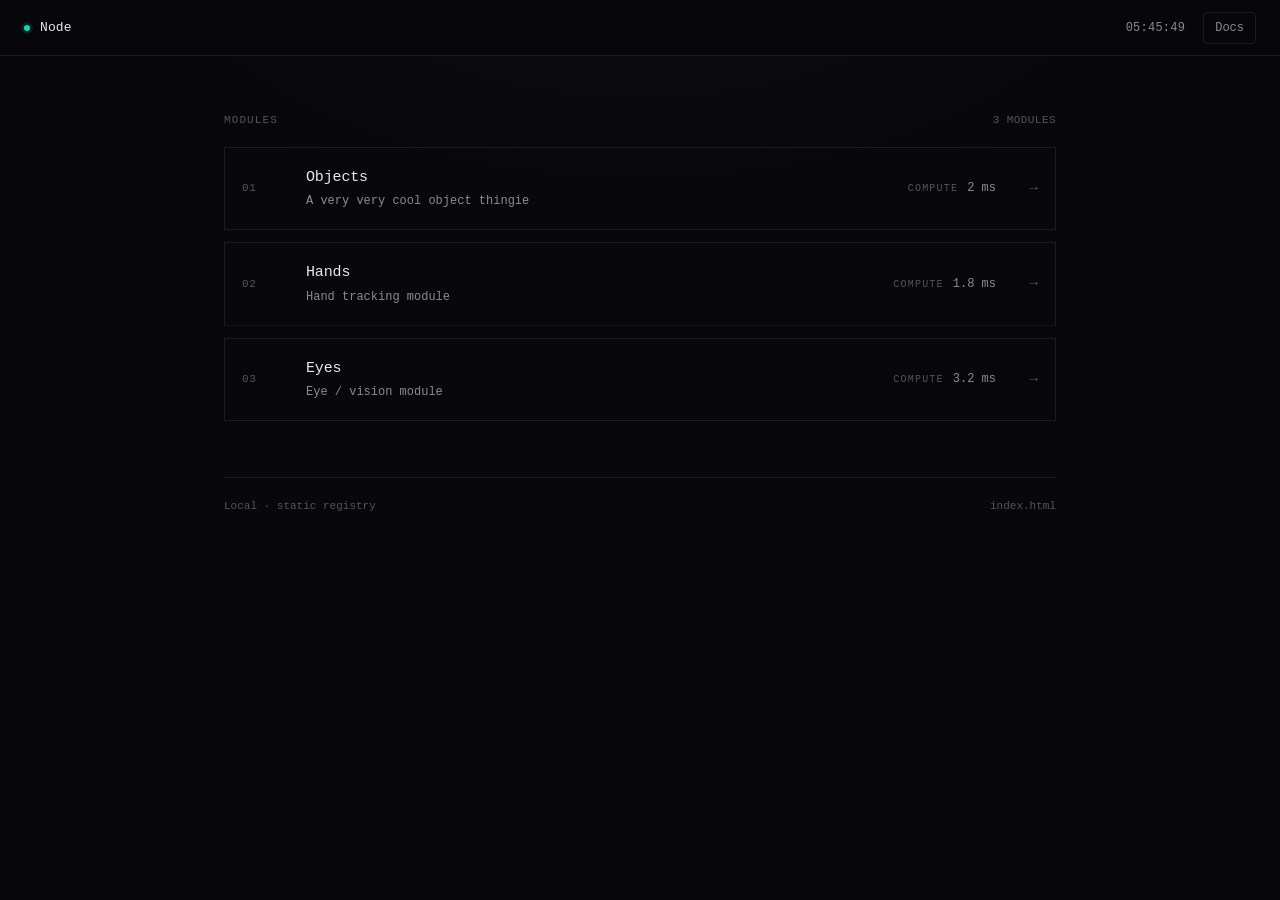
==== commit 9d1b5a07: "Update index.html" ====
--- a/index.html
+++ b/index.html
@@ -601,6 +601,13 @@
                                  Functions are re-evaluated every second.
          ══════════════════════════════════════════════════════════════════ */
       const PAGES = [
+        {
+          file: "object.html",
+          name: "Objects",
+          description: "A very very cool object thingie",
+          accent: "#BDB3B1",
+          compute: "2 ms"
+        },
         {
           file: "hands.html",
           name: "Hands",
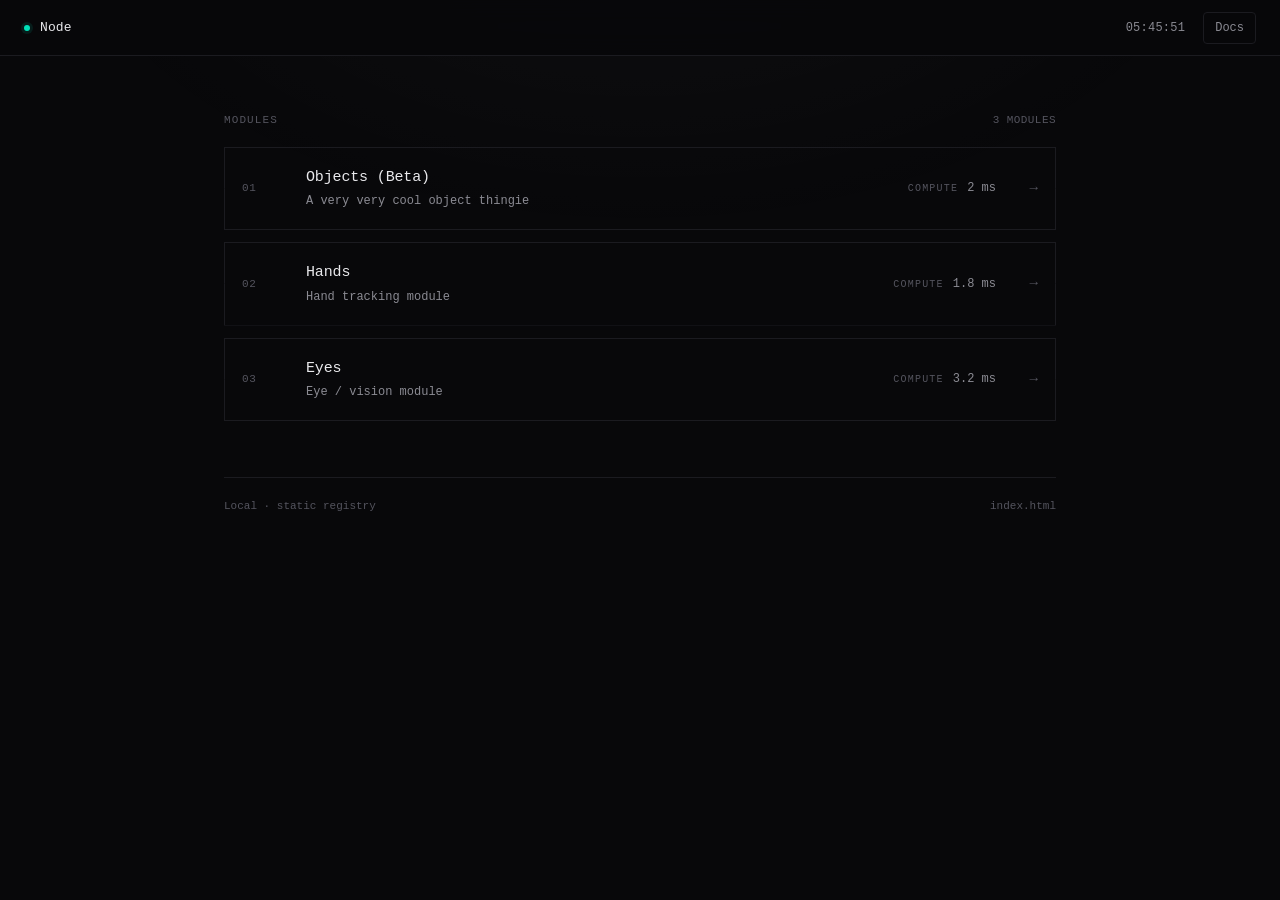
==== commit 284730ab: "Update index.html" ====
--- a/index.html
+++ b/index.html
@@ -603,7 +603,7 @@
       const PAGES = [
         {
           file: "object.html",
-          name: "Objects",
+          name: "Objects (Beta)",
           description: "A very very cool object thingie",
           accent: "#BDB3B1",
           compute: "2 ms"
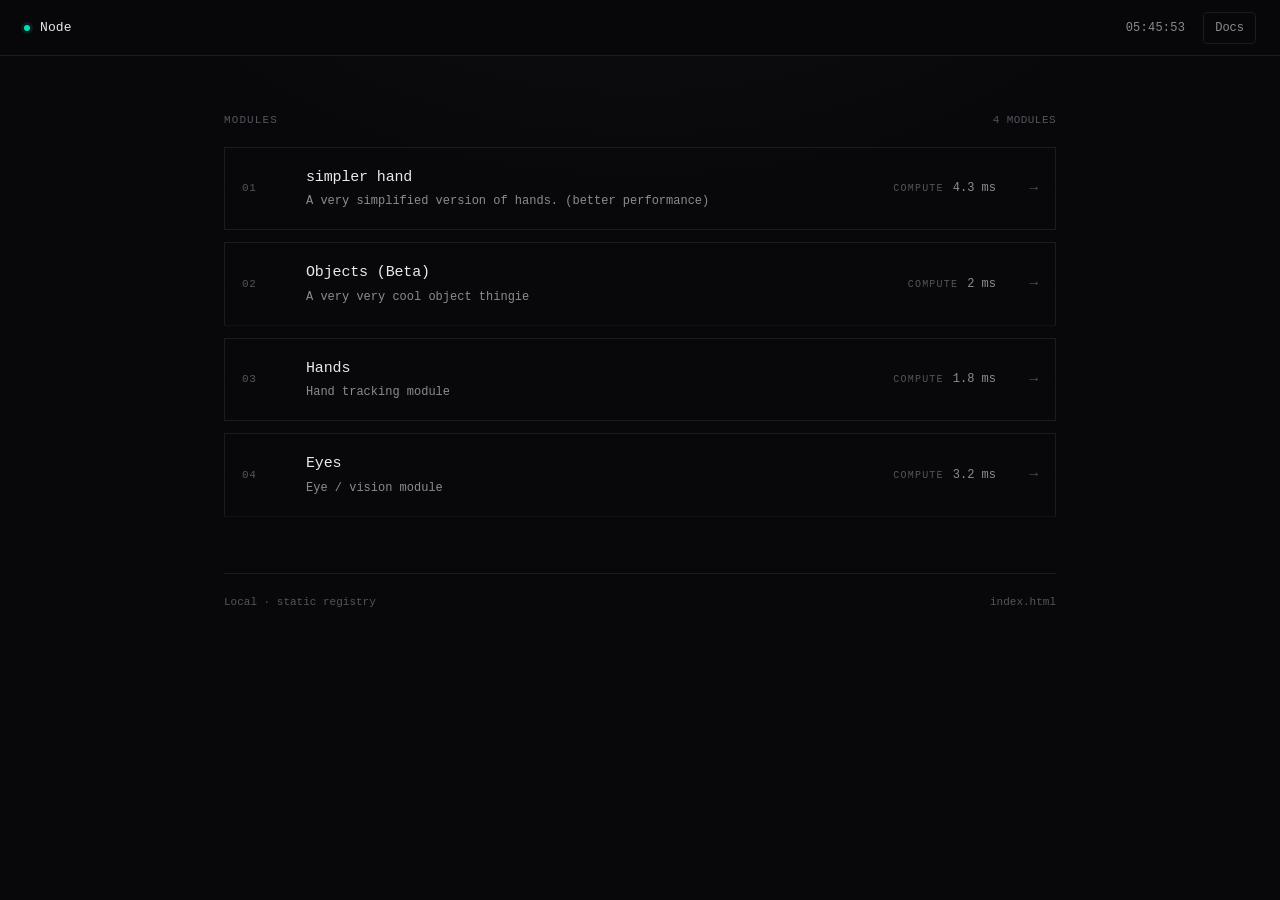
==== commit b5810e15: "Add simpler hand page to PAGES array Added a new page entry for a simplified version of hands." ====
--- a/index.html
+++ b/index.html
@@ -601,6 +601,13 @@
                                  Functions are re-evaluated every second.
          ══════════════════════════════════════════════════════════════════ */
       const PAGES = [
+        {
+          file: "simpler.html",
+          name: "simpler hand",
+          description: "A very simplified version of hands. (better performance)",
+          accent: "#7316BA",
+          compute: "4.3 ms"
+        },
         {
           file: "object.html",
           name: "Objects (Beta)",
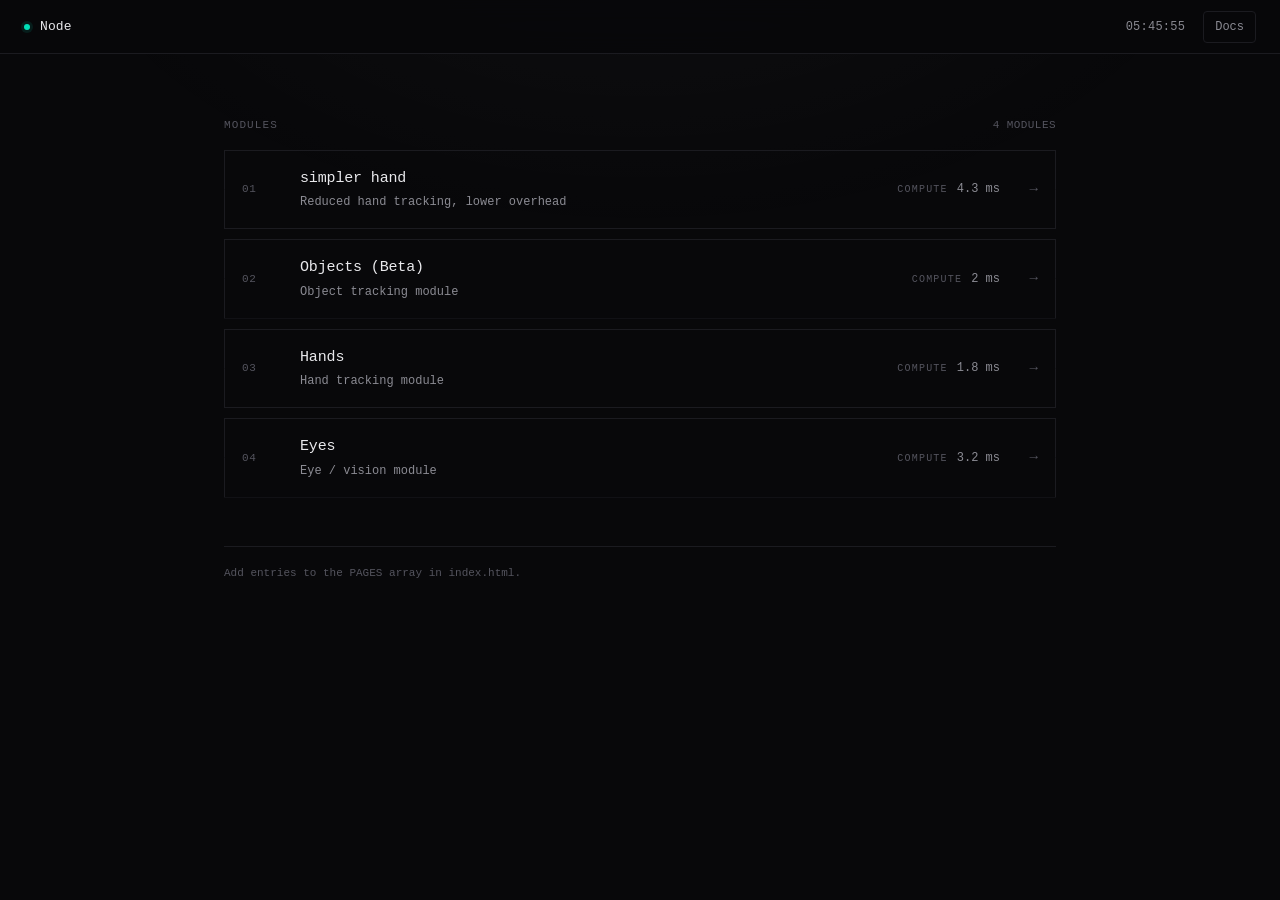
==== commit f05f3839: "Refactor index.html for layout and style adjustments Refactor styles and update HTML structure for i" ====
--- a/index.html
+++ b/index.html
@@ -39,7 +39,6 @@
       overflow-x: hidden;
     }
 
-    /* faint depth — kept restrained */
     body::before {
       content: "";
       position: fixed;
@@ -84,7 +83,7 @@
       display: flex;
       align-items: center;
       justify-content: space-between;
-      height: 56px;
+      height: 54px;
       padding: 0 24px;
       border-bottom: 1px solid var(--line);
       background: rgba(8, 8, 10, .86);
@@ -141,7 +140,7 @@
       width: 100%;
       max-width: 880px;
       margin: 0 auto;
-      padding: 56px 24px 80px
+      padding: clamp(40px, 7vh, 64px) 24px 72px
     }
 
     .section-head {
@@ -149,7 +148,7 @@
       align-items: baseline;
       justify-content: space-between;
       gap: 16px;
-      margin-bottom: 18px;
+      margin-bottom: 16px;
       font-size: 11px;
       color: var(--fg-3);
       text-transform: uppercase;
@@ -163,19 +162,28 @@
 
     .list {
       display: grid;
-      gap: 12px
+      gap: 10px
     }
 
     /* ─────────────────────── module row ─────────────────────── */
     .module {
       position: relative;
       display: grid;
-      grid-template-columns: 44px minmax(0, 1fr) auto 22px;
+      grid-template-columns: 40px minmax(0, 1fr) auto 20px;
       align-items: center;
-      gap: 20px;
-      padding: 20px 18px;
+      gap: 18px;
+      padding: 18px;
       outline: none;
       isolation: isolate;
+      animation: rise .55s var(--ease) backwards;
+      animation-delay: calc(var(--i, 0) * 45ms);
+    }
+
+    @keyframes rise {
+      from {
+        opacity: 0;
+        transform: translateY(9px)
+      }
     }
 
     /* outline, split into two halves that drift apart on hover */
@@ -200,13 +208,13 @@
 
     .module:hover::before,
     .module:focus-visible::before {
-      transform: translateY(-7px);
+      transform: translateY(-6px);
       border-color: rgba(var(--m), .55)
     }
 
     .module:hover::after,
     .module:focus-visible::after {
-      transform: translateY(7px);
+      transform: translateY(6px);
       border-color: rgba(var(--m), .55)
     }
 
@@ -316,11 +324,8 @@
     }
 
     footer {
-      display: flex;
-      justify-content: space-between;
-      gap: 16px;
-      margin-top: 56px;
-      padding-top: 20px;
+      margin-top: 48px;
+      padding-top: 18px;
       border-top: 1px solid var(--line);
       font-size: 11px;
       color: var(--fg-3)
@@ -390,7 +395,19 @@
       padding: 22px;
       font-size: 12px;
       line-height: 1.7;
-      color: var(--fg-2)
+      color: var(--fg-2);
+      scrollbar-width: thin;
+      scrollbar-color: #23232a transparent
+    }
+
+    .panel-body::-webkit-scrollbar {
+      width: 10px
+    }
+
+    .panel-body::-webkit-scrollbar-thumb {
+      background: #1d1d24;
+      border: 3px solid var(--panel-bg);
+      border-radius: 6px
     }
 
     .panel-body p+p {
@@ -445,6 +462,91 @@
       color: var(--fg-3)
     }
 
+    /* ─────────────────────── live preview ─────────────────────── */
+    #preview {
+      position: fixed;
+      top: 0;
+      left: 0;
+      z-index: 30;
+      width: 302px;
+      pointer-events: none;
+      opacity: 0;
+      visibility: hidden;
+      will-change: transform;
+      transition: opacity .18s ease, visibility .18s
+    }
+
+    #preview.on {
+      opacity: 1;
+      visibility: visible
+    }
+
+    .preview-card {
+      border: 1px solid #24242c;
+      border-radius: 4px;
+      overflow: hidden;
+      background: var(--panel-bg);
+      box-shadow: 0 30px 70px -24px rgba(0, 0, 0, .9);
+      transform: scale(.96);
+      transition: transform .32s var(--ease)
+    }
+
+    #preview.on .preview-card {
+      transform: scale(1)
+    }
+
+    .preview-bar {
+      display: flex;
+      align-items: center;
+      gap: 8px;
+      height: 26px;
+      padding: 0 10px;
+      border-bottom: 1px solid var(--line);
+      background: #0e0e12
+    }
+
+    .preview-dot {
+      flex: none;
+      width: 5px;
+      height: 5px;
+      border-radius: 50%;
+      background: rgb(var(--pm, 0, 224, 184))
+    }
+
+    .preview-name {
+      font-size: 10px;
+      letter-spacing: .1em;
+      text-transform: uppercase;
+      color: var(--fg-3);
+      white-space: nowrap;
+      overflow: hidden;
+      text-overflow: ellipsis
+    }
+
+    .preview-view {
+      position: relative;
+      width: 100%;
+      height: 188px;
+      overflow: hidden;
+      background: #08080a
+    }
+
+    #preview-frame {
+      display: block;
+      width: 1200px;
+      height: 752px;
+      border: 0;
+      transform: scale(.25);
+      transform-origin: 0 0;
+      opacity: 0;
+      pointer-events: none;
+      transition: opacity .3s ease
+    }
+
+    #preview.ready #preview-frame {
+      opacity: 1
+    }
+
     /* ─────────────────────── responsive ─────────────────────── */
     @media (max-width:640px) {
       header {
@@ -452,13 +554,13 @@
       }
 
       main {
-        padding: 40px 16px 64px
+        padding: 36px 16px 56px
       }
 
       .module {
-        grid-template-columns: 32px minmax(0, 1fr) auto 18px;
-        gap: 14px;
-        padding: 18px 14px
+        grid-template-columns: 30px minmax(0, 1fr) auto 16px;
+        gap: 13px;
+        padding: 16px 14px
       }
 
       .compute-k {
@@ -474,19 +576,14 @@
       }
     }
 
-    @media (max-width:520px) {
-      .desc {
+    @media (max-width:560px) {
+      .module {
+        grid-template-columns: 26px minmax(0, 1fr) 16px;
+        gap: 12px
+      }
+
+      .compute {
         display: none
-      }
-
-      .module:hover::before,
-      .module:focus-visible::before {
-        transform: translateY(-5px)
-      }
-
-      .module:hover::after,
-      .module:focus-visible::after {
-        transform: translateY(5px)
       }
     }
 
@@ -521,10 +618,7 @@
 
       <nav class="list" id="pages" aria-label="Modules"></nav>
 
-      <footer>
-        <span>Local · static registry</span>
-        <span>index.html</span>
-      </footer>
+      <footer>Add entries to the <code>PAGES</code> array in index.html.</footer>
     </main>
   </div>
 
@@ -537,53 +631,60 @@
     </div>
 
     <div class="panel-body">
-      <p>The registry is the <code>PAGES</code> array near the top of the script in
-        <code>index.html</code>. Add an entry there and it appears in the list.
-      </p>
+      <p>Modules come from the <code>PAGES</code> array at the top of the script in <code>index.html</code>.</p>
 
       <dl>
         <dt>file</dt>
-        <dd>Required. Path relative to this page.</dd>
+        <dd>Path relative to this page.</dd>
 
         <dt>name</dt>
-        <dd>Required. Display name.</dd>
+        <dd>Display name.</dd>
 
         <dt>description</dt>
-        <dd>Optional. One line, shown under the name.</dd>
+        <dd>One line under the name.</dd>
 
         <dt>accent</dt>
-        <dd>Optional. Hex colour — <code>#0f8</code> or <code>#00e0b8</code>. Drives the row indicator,
-          index, compute readout and arrow.</dd>
+        <dd>Hex colour — <code>#0f8</code> or <code>#00e0b8</code>. Sets the row indicator, index, compute
+          readout and arrow.</dd>
 
         <dt>compute</dt>
-        <dd>Optional. Shown at the right of the row. A string or number is printed as-is. A function is
-          called with the page object and re-evaluated every second — use it for live readouts.</dd>
+        <dd>Right-hand readout. A string or number prints as-is; a function is re-evaluated every second.</dd>
       </dl>
 
-      <pre><span class="c">/* ── MODULE REGISTRY ─────────────────────────── */</span>
+      <pre><span class="c">/* module registry — index.html */</span>
 <span class="k">const</span> PAGES = [
   {
     <span class="k">file</span>: <span class="s">"hands.html"</span>,
     <span class="k">name</span>: <span class="s">"Hands"</span>,
-    <span class="k">description</span>: <span class="s">"Hand tracking module"</span>,
+    <span class="k">description</span>: <span class="s">"Hand tracking"</span>,
     <span class="k">accent</span>: <span class="s">"#00e0b8"</span>,
     <span class="k">compute</span>: <span class="s">"1.8 ms"</span>
   },
   {
     <span class="k">file</span>: <span class="s">"eyes.html"</span>,
     <span class="k">name</span>: <span class="s">"Eyes"</span>,
-    <span class="k">description</span>: <span class="s">"Eye / vision module"</span>,
     <span class="k">accent</span>: <span class="s">"#5fc9ff"</span>,
-    <span class="c">// live value — re-evaluated each second</span>
+    <span class="c">// re-evaluated every second</span>
     <span class="k">compute</span>: () =&gt; <span class="s">`${(Math.random() * 4).toFixed(1)} ms`</span>
   }
 ];</pre>
 
-      <p>The <code>accent</code> colour is converted to RGB at render time and exposed to the row as
-        <code>--m</code>. The outline halves, the swept wash and the readouts all key off it.
-      </p>
+      <p>Hovering a row loads the target page into a small live frame. Pages that refuse to be embedded simply
+        stay blank.</p>
     </div>
   </aside>
+
+  <div id="preview" aria-hidden="true">
+    <div class="preview-card">
+      <div class="preview-bar">
+        <span class="preview-dot"></span>
+        <span class="preview-name" id="preview-name"></span>
+      </div>
+      <div class="preview-view">
+        <iframe id="preview-frame" title="Module preview" scrolling="no" tabindex="-1"></iframe>
+      </div>
+    </div>
+  </div>
 
   <script>
     (function () {
@@ -604,14 +705,14 @@
         {
           file: "simpler.html",
           name: "simpler hand",
-          description: "A very simplified version of hands. (better performance)",
+          description: "Reduced hand tracking, lower overhead",
           accent: "#7316BA",
           compute: "4.3 ms"
         },
         {
           file: "object.html",
           name: "Objects (Beta)",
-          description: "A very very cool object thingie",
+          description: "Object tracking module",
           accent: "#BDB3B1",
           compute: "2 ms"
         },
@@ -680,14 +781,16 @@
       /* ---------- render ---------- */
       function render() {
         if (!PAGES.length) {
-          listEl.innerHTML = '<p class="empty">No modules registered. Add one in the PAGES array.</p>';
+          listEl.innerHTML = '<p class="empty">No modules registered.</p>';
           countEl.textContent = "0 modules";
           return;
         }
 
         listEl.innerHTML = PAGES.map(function (p, i) {
           const live = typeof p.compute === "function";
-          return '<a class="module" href="' + esc(encodeURI(p.file)) + '" style="--m:' + hexRgb(p.accent) + '">' +
+          const file = esc(encodeURI(p.file));
+          return '<a class="module" href="' + file + '" data-file="' + file + '" data-index="' + i +
+            '" style="--m:' + hexRgb(p.accent) + ';--i:' + i + '">' +
             '<span class="wash" aria-hidden="true"></span>' +
             '<span class="idx">' + String(i + 1).padStart(2, "0") + '</span>' +
             '<span class="body">' +
@@ -720,6 +823,7 @@
 
       /* ---------- panel ---------- */
       function openPanel() {
+        closePreview();
         panel.classList.add("open");
         shade.classList.add("open");
         panel.setAttribute("aria-hidden", "false");
@@ -735,8 +839,171 @@
       document.getElementById("close").addEventListener("click", closePanel);
       shade.addEventListener("click", closePanel);
       document.addEventListener("keydown", function (e) {
-        if (e.key === "Escape") closePanel();
+        if (e.key === "Escape") {
+          closePanel();
+          closePreview();
+        }
       });
+
+      /* ══════════════════════════════════════════════════════════════════
+         LIVE PREVIEW
+         On hover, the target page is loaded into a scaled-down iframe that
+         follows the pointer. Nothing is captured or stored — it is the real
+         page running live. Pages that block framing never become "ready",
+         are marked as failed and are not retried.
+         ══════════════════════════════════════════════════════════════════ */
+      const previewEl = document.getElementById("preview");
+      const previewFrame = document.getElementById("preview-frame");
+      const previewName = document.getElementById("preview-name");
+
+      const PW = 302;      /* card width  */
+      const PH = 216;      /* card height */
+      const GAP = 22;      /* distance from pointer */
+      const PAD = 14;      /* viewport margin */
+      const DELAY = 200;   /* hover delay before loading */
+      const LOAD_TIMEOUT = 4500;
+
+      const canPreview = window.matchMedia("(hover: hover) and (pointer: fine)").matches;
+      const failed = Object.create(null);
+
+      let hoverRow = null;
+      let openTimer = 0;
+      let closeTimer = 0;
+      let failTimer = 0;
+      let blankTimer = 0;
+      let active = false;
+
+      let pointerX = window.innerWidth / 2;
+      let pointerY = window.innerHeight / 2;
+      let curX = 0, curY = 0, dstX = 0, dstY = 0, rafId = 0;
+
+      function setTarget(x, y) {
+        let nx = x + GAP;
+        if (nx + PW + PAD > window.innerWidth) nx = x - GAP - PW;
+        nx = Math.max(PAD, Math.min(nx, window.innerWidth - PW - PAD));
+        dstX = nx;
+        dstY = Math.max(PAD, Math.min(y - PH / 2, window.innerHeight - PH - PAD));
+      }
+
+      function placeNow() {
+        curX = dstX;
+        curY = dstY;
+        previewEl.style.transform = "translate3d(" + curX.toFixed(1) + "px," + curY.toFixed(1) + "px,0)";
+      }
+
+      function frameLoop() {
+        curX += (dstX - curX) * 0.25;
+        curY += (dstY - curY) * 0.25;
+        previewEl.style.transform = "translate3d(" + curX.toFixed(1) + "px," + curY.toFixed(1) + "px,0)";
+        rafId = requestAnimationFrame(frameLoop);
+      }
+
+      function startLoop() {
+        if (!rafId) rafId = requestAnimationFrame(frameLoop);
+      }
+
+      function stopLoop() {
+        if (rafId) cancelAnimationFrame(rafId);
+        rafId = 0;
+      }
+
+      function openPreview(row) {
+        const file = row.dataset.file;
+        if (!file || failed[file]) return;
+
+        const page = PAGES[Number(row.dataset.index)] || {};
+        previewEl.style.setProperty("--pm", row.style.getPropertyValue("--m") || "0,224,184");
+        previewName.textContent = page.name || file;
+        previewEl.classList.remove("ready");
+
+        clearTimeout(blankTimer);
+        clearTimeout(failTimer);
+
+        if (!active) {
+          active = true;
+          setTarget(pointerX, pointerY);
+          placeNow();
+          startLoop();
+        } else {
+          setTarget(pointerX, pointerY);
+        }
+
+        previewEl.classList.add("on");
+
+        if (previewFrame.getAttribute("src") !== file) {
+          previewFrame.setAttribute("src", file);
+        }
+
+        failTimer = setTimeout(function () {
+          if (!previewEl.classList.contains("ready")) {
+            failed[file] = true;
+            closePreview();
+          }
+        }, LOAD_TIMEOUT);
+      }
+
+      function closePreview() {
+        clearTimeout(openTimer);
+        clearTimeout(closeTimer);
+        clearTimeout(failTimer);
+
+        active = false;
+        hoverRow = null;
+        stopLoop();
+        previewEl.classList.remove("on", "ready");
+
+        clearTimeout(blankTimer);
+        blankTimer = setTimeout(function () {
+          if (!active) previewFrame.setAttribute("src", "about:blank");
+        }, 220);
+      }
+
+      previewFrame.addEventListener("load", function () {
+        if (!active) return;
+        clearTimeout(failTimer);
+        previewEl.classList.add("ready");
+      });
+
+      if (canPreview) {
+        listEl.addEventListener("pointerover", function (e) {
+          const row = e.target.closest(".module");
+          if (!row || row === hoverRow) return;
+
+          hoverRow = row;
+          clearTimeout(closeTimer);
+          clearTimeout(openTimer);
+          openTimer = setTimeout(function () { openPreview(row); }, DELAY);
+        });
+
+        listEl.addEventListener("pointerout", function (e) {
+          const row = e.target.closest(".module");
+          if (!row || row !== hoverRow) return;
+
+          const to = e.relatedTarget && e.relatedTarget.closest
+            ? e.relatedTarget.closest(".module")
+            : null;
+          if (to === row) return;
+
+          hoverRow = null;
+          clearTimeout(openTimer);
+          clearTimeout(closeTimer);
+          closeTimer = setTimeout(closePreview, 140);
+        });
+
+        document.addEventListener("pointermove", function (e) {
+          pointerX = e.clientX;
+          pointerY = e.clientY;
+          if (active) setTarget(pointerX, pointerY);
+        }, { passive: true });
+
+        window.addEventListener("scroll", function () {
+          if (active) closePreview();
+        }, { passive: true });
+
+        window.addEventListener("blur", closePreview);
+      } else {
+        previewEl.remove();
+      }
 
       /* ---------- boot ---------- */
       render();
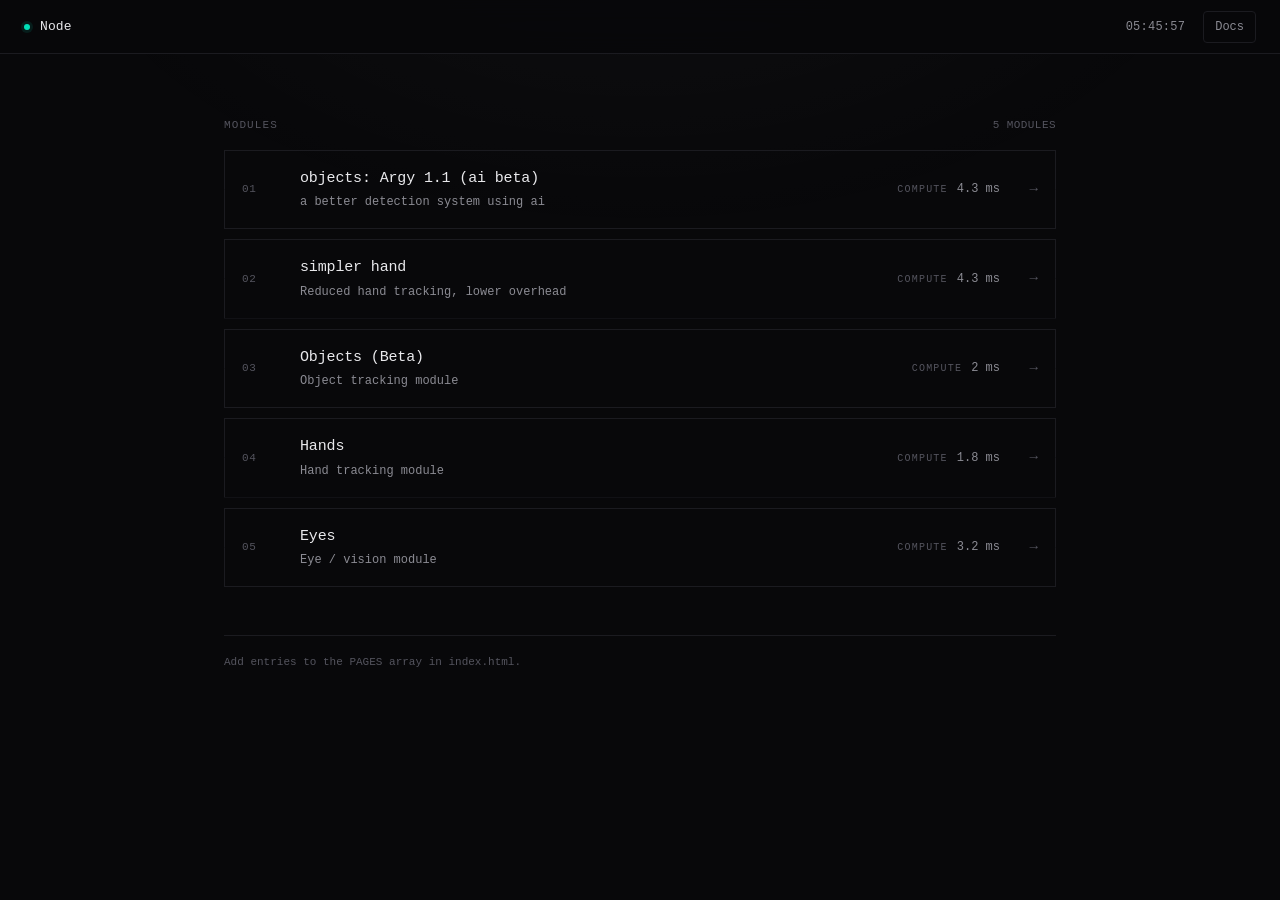
==== commit 52c3f478: "Add AI detection system page to PAGES Added new AI detection system page to PAGES array." ====
--- a/index.html
+++ b/index.html
@@ -702,6 +702,13 @@
                                  Functions are re-evaluated every second.
          ══════════════════════════════════════════════════════════════════ */
       const PAGES = [
+        {
+          file: "objectai.html",
+          name: "objects: Argy 1.1 (ai beta)",
+          description: "a better detection system using ai",
+          accent: "#7316BA",
+          compute: "4.3 ms"
+        },
         {
           file: "simpler.html",
           name: "simpler hand",
